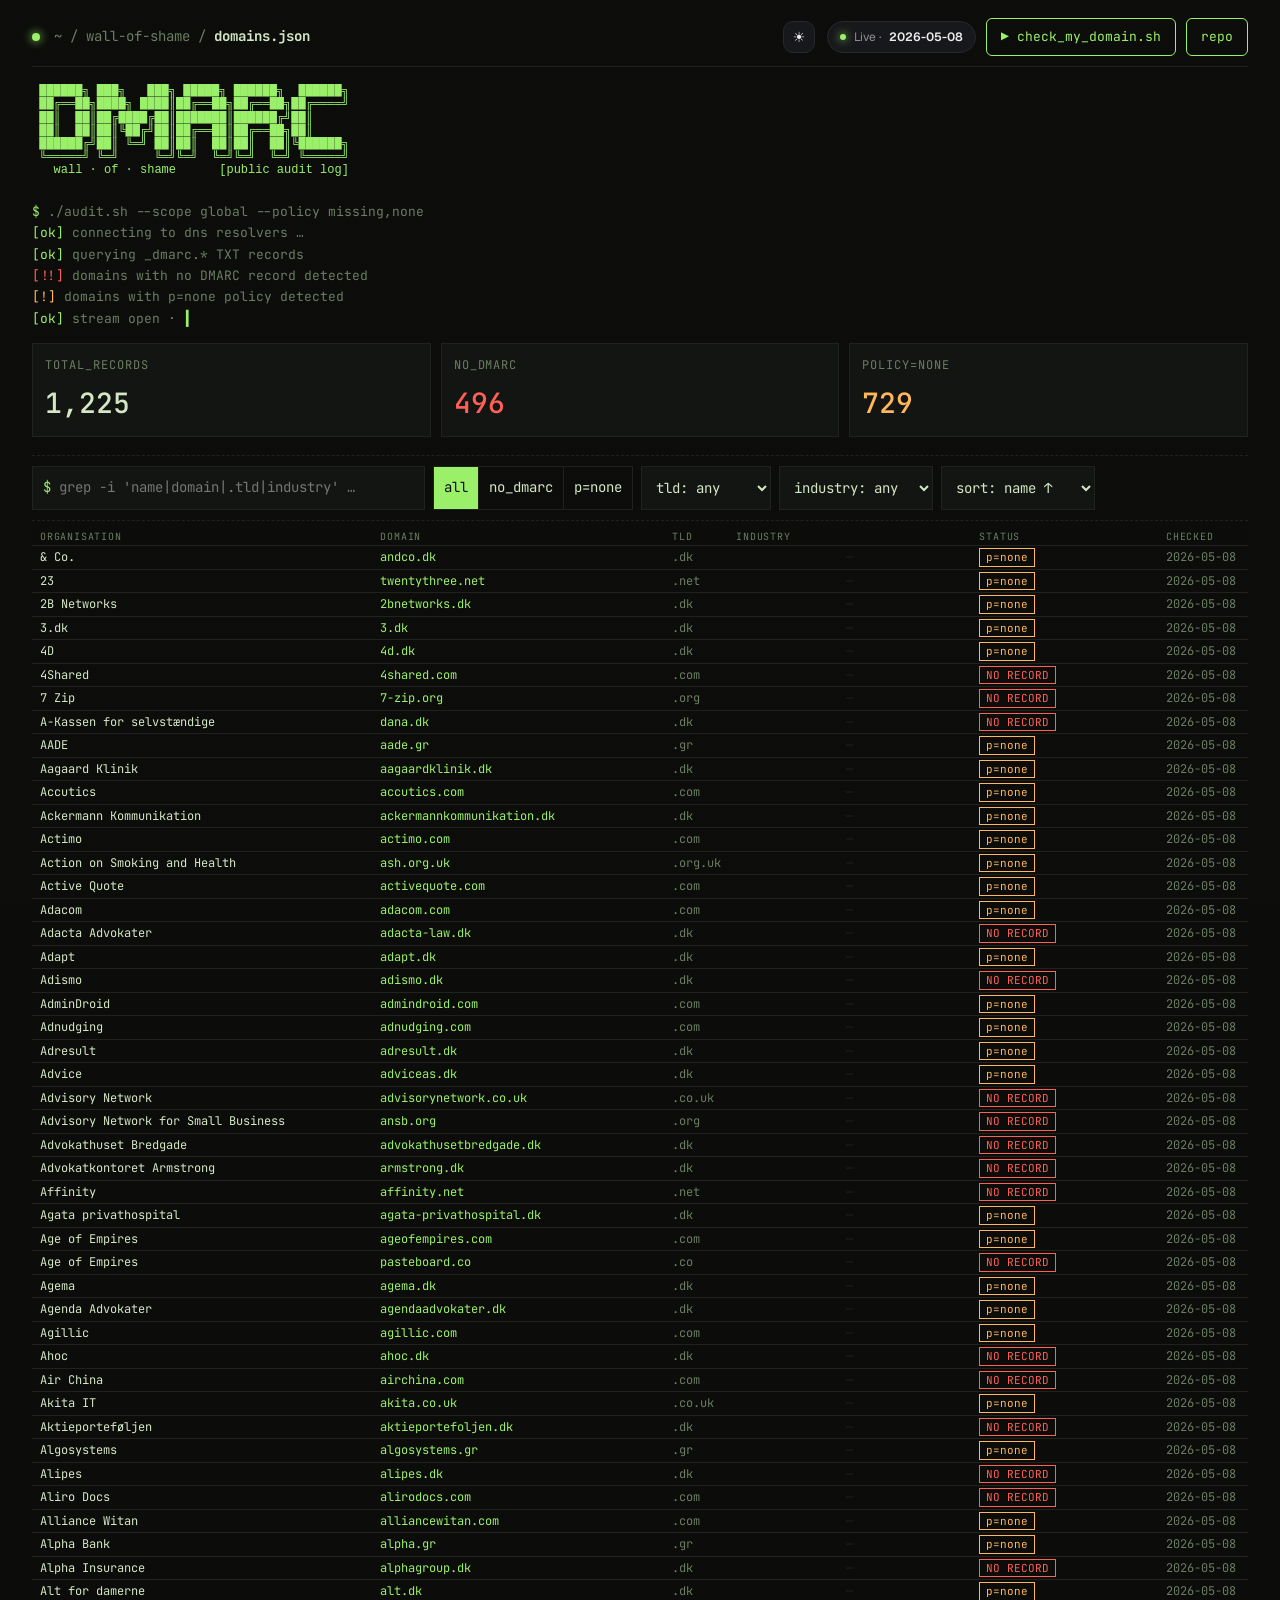
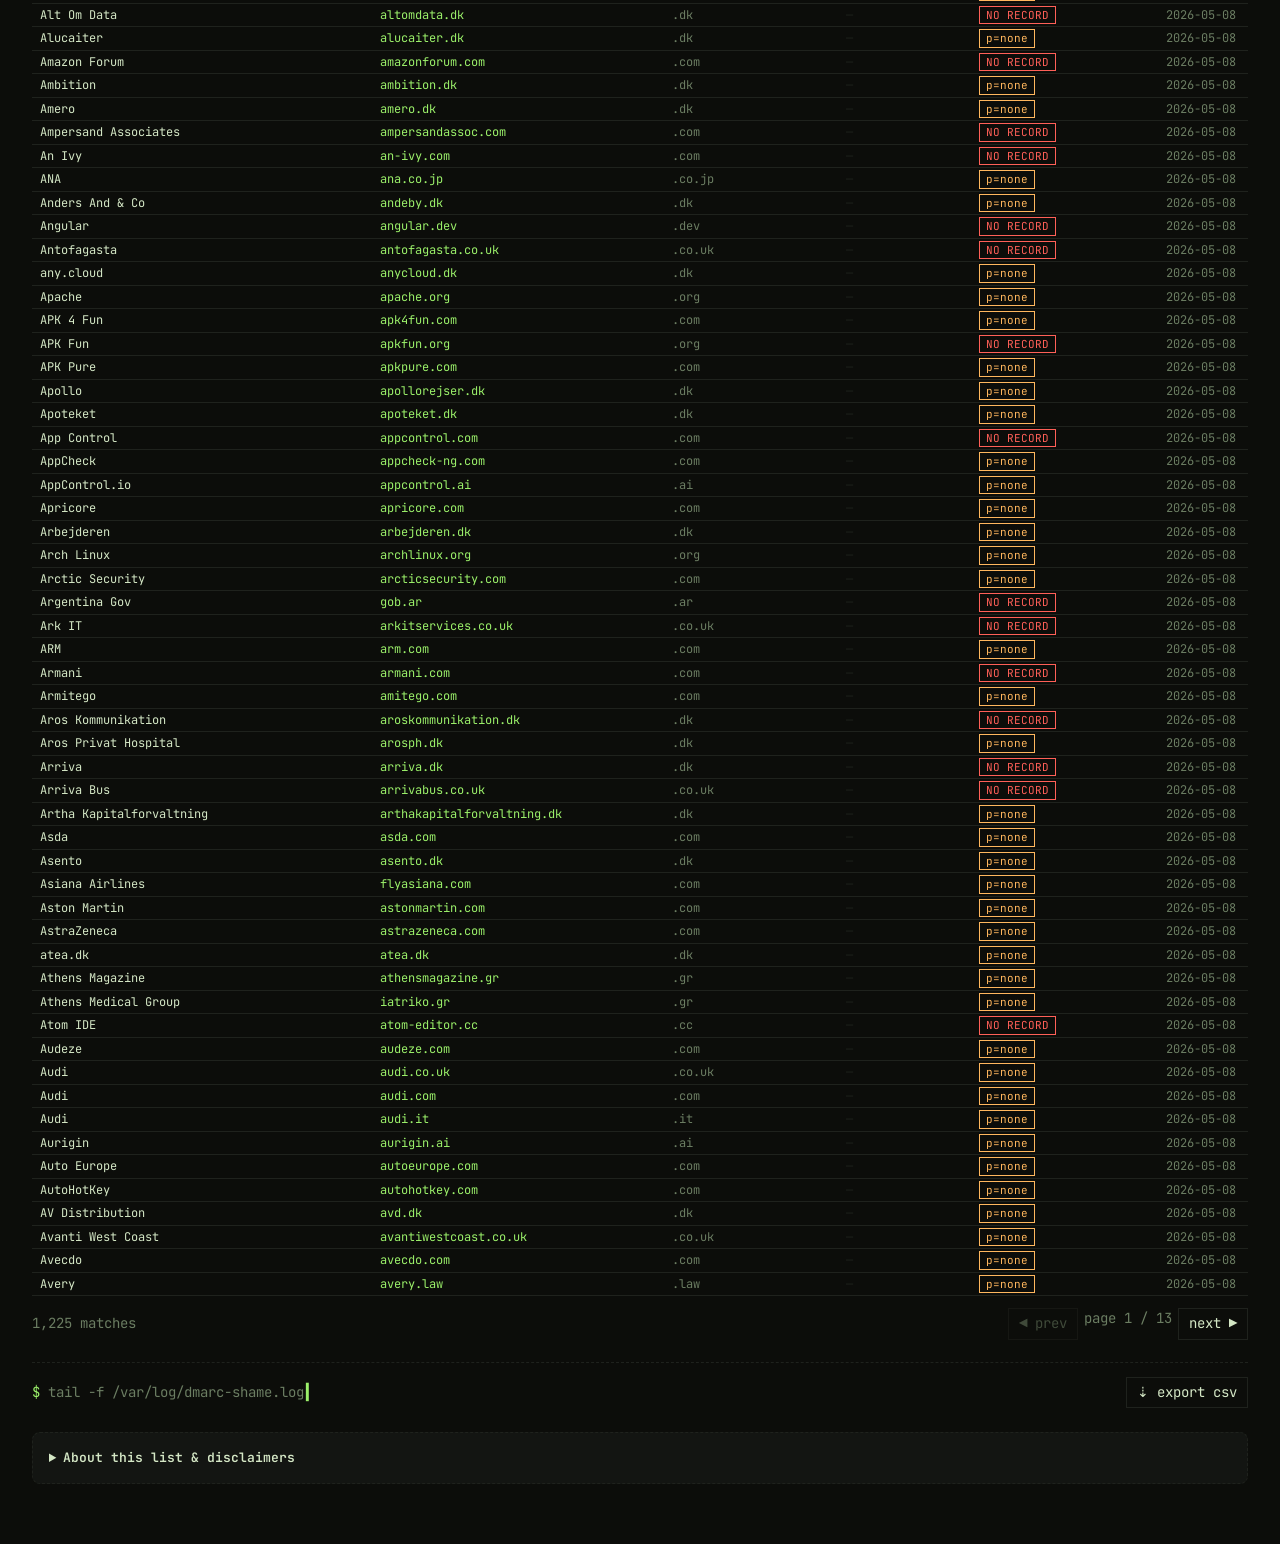
==== docs/index.html @ d5b228e1 "Add docs UI quality-of-life tweaks" ====
<!DOCTYPE html>
<html lang="en">
  <head>
    <meta charset="utf-8" />
    <meta name="viewport" content="width=device-width, initial-scale=1" />
    <title>DMARC Wall of Shame — public audit of domains without DMARC enforcement</title>
    <meta
      name="description"
      content="Browse domains with no DMARC record or p=none (monitor-only) policies. Educational DNS audit list updated from automated checks; filter, export CSV, and learn why enforcement matters."
    />
    <link rel="canonical" href="https://dmarcwallofshame.org/" />
    <meta property="og:type" content="website" />
    <meta property="og:site_name" content="DMARC Wall of Shame" />
    <meta property="og:title" content="DMARC Wall of Shame — public audit log" />
    <meta
      property="og:description"
      content="Browse domains with no DMARC record or p=none policies. Educational list from DNS checks; filter and export."
    />
    <meta property="og:url" content="https://dmarcwallofshame.org/" />
    <meta name="twitter:card" content="summary" />
    <meta name="twitter:title" content="DMARC Wall of Shame — public audit log" />
    <meta
      name="twitter:description"
      content="Browse domains with no DMARC record or p=none policies. Educational list from DNS checks; filter and export."
    />
    <meta name="theme-color" content="#0c0d0a" />
    <link rel="icon" href="favicon.png" type="image/png" sizes="512x512" />
    <link rel="apple-touch-icon" href="favicon.png" />
    <link rel="preconnect" href="https://fonts.googleapis.com" />
    <link rel="preconnect" href="https://fonts.gstatic.com" crossorigin />
    <link
      href="https://fonts.googleapis.com/css2?family=JetBrains+Mono:wght@400;500;700&family=Geist:wght@400;500;600&display=swap"
      rel="stylesheet"
    />
    <link rel="stylesheet" href="css/site.css" />
    <script type="application/ld+json">
      {
        "@context": "https://schema.org",
        "@graph": [
          {
            "@type": "WebSite",
            "@id": "https://dmarcwallofshame.org/#website",
            "name": "DMARC Wall of Shame",
            "url": "https://dmarcwallofshame.org/",
            "description": "Public, educational list of domains lacking DMARC enforcement (no record or p=none), derived from DNS checks."
          },
          {
            "@type": "WebPage",
            "@id": "https://dmarcwallofshame.org/#webpage",
            "url": "https://dmarcwallofshame.org/",
            "name": "DMARC Wall of Shame — public audit log",
            "description": "Browse domains with no DMARC record or monitor-only p=none policies. Filter, paginate, and export the dataset.",
            "isPartOf": { "@id": "https://dmarcwallofshame.org/#website" }
          },
          {
            "@type": "Dataset",
            "name": "DMARC Wall of Shame — non-enforced domains",
            "description": "JSON dataset of organisation names, domains, DMARC status (no_dmarc or p_none), and last-checked timestamps from automated DNS lookups.",
            "url": "https://dmarcwallofshame.org/non_dmarc.json",
            "distribution": {
              "@type": "DataDownload",
              "encodingFormat": "application/json",
              "contentUrl": "https://dmarcwallofshame.org/non_dmarc.json"
            }
          }
        ]
      }
    </script>
  </head>
  <body data-theme="dark">
    <div class="scan"></div>
    <main class="term">
      <h1 class="sr-only">DMARC Wall of Shame</h1>
      <div class="bar">
        <div class="left">
          <span class="dot"></span>
          <span class="path">~ / wall-of-shame / <b>domains.json</b></span>
          <button class="iconbtn theme-inline" id="themeBtn" type="button" title="Toggle theme">◐</button>
        </div>
        <div class="right-actions">
          <span class="pill"
            ><span class="live-dot"></span> Live · <b id="lastChecked">—</b></span
          >
          <a class="launch-btn" href="dmarc-check.html">▶ check_my_domain.sh</a>
          <a
            class="launch-btn"
            href="https://github.com/jkerai1/DMARC-WallOfShame"
            rel="me external noopener noreferrer"
            >repo</a
          >
        </div>
      </div>

      <pre class="ascii" aria-hidden="true">
 ██████╗ ███╗   ███╗ █████╗ ██████╗  ██████╗
 ██╔══██╗████╗ ████║██╔══██╗██╔══██╗██╔════╝
 ██║  ██║██╔████╔██║███████║██████╔╝██║     
 ██║  ██║██║╚██╔╝██║██╔══██║██╔══██╗██║     
 ██████╔╝██║ ╚═╝ ██║██║  ██║██║  ██║╚██████╗
 ╚═════╝ ╚═╝     ╚═╝╚═╝  ╚═╝╚═╝  ╚═╝ ╚═════╝
   wall · of · shame      [public audit log]
    </pre>

      <div class="session" id="session"></div>

      <section class="grid">
        <div class="cell">
          <div class="k">total_records</div>
          <div class="v" id="stTotal">—</div>
        </div>
        <div class="cell s">
          <div class="k">no_dmarc</div>
          <div class="v" id="stNo">—</div>
        </div>
        <div class="cell w">
          <div class="k">policy=none</div>
          <div class="v" id="stP">—</div>
        </div>
      </section>

      <section class="controls" id="controls">
        <label class="input">
          <input id="q" placeholder="grep -i 'name|domain|.tld|industry' …" autocomplete="off" />
        </label>
        <button class="filter-toggle" id="filterToggle" type="button" aria-expanded="false">
          <span class="dotbadge"></span> filters ▾
        </button>
        <div class="filters">
          <div class="seg" id="statusSeg">
            <button type="button" data-v="all" class="on">all</button>
            <button type="button" data-v="no_dmarc">no_dmarc</button>
            <button type="button" data-v="p_none">p=none</button>
          </div>
          <select class="select" id="tldSel" aria-label="Filter by TLD">
            <option value="">tld: any</option>
          </select>
          <select class="select" id="indSel" aria-label="Filter by industry">
            <option value="">industry: any</option>
          </select>
          <select class="select" id="sortSel" aria-label="Sort list">
            <option value="az">sort: name ↑</option>
            <option value="za">sort: name ↓</option>
            <option value="tld">sort: tld</option>
            <option value="industry">sort: industry</option>
            <option value="status">sort: status</option>
          </select>
        </div>
      </section>

      <table class="results-table">
        <thead>
          <tr>
            <th class="col-nm" scope="col">organisation</th>
            <th class="col-dm" scope="col">domain</th>
            <th class="col-tld" scope="col">tld</th>
            <th class="col-ind" scope="col">industry</th>
            <th scope="col">status</th>
            <th class="col-ts" scope="col">checked</th>
          </tr>
        </thead>
        <tbody id="list">
          <tr>
            <td class="loading" colspan="6">resolving records</td>
          </tr>
        </tbody>
      </table>

      <div class="pager">
        <span id="resultCount" aria-live="polite">…</span>
        <div class="nav">
          <button class="toolbtn" id="prev" type="button">◀ prev</button>
          <span id="pageLabel" aria-live="polite">page 1</span>
          <button class="toolbtn" id="next" type="button">next ▶</button>
        </div>
      </div>

      <div class="footrow">
        <span
          ><span class="pmt">$</span> tail -f /var/log/dmarc-shame.log<span
            class="cursor"
          ></span
        ></span>
        <button class="toolbtn" id="exportBtn" type="button">⇣ export csv</button>
      </div>

      <details class="site-disclaimer">
        <summary>About this list &amp; disclaimers</summary>
        <p>
          Domains here lack proper enforcement: no DMARC record or <code>p=none</code> (monitor-only).
          <code>p=none</code> can be a temporary monitoring step, not a permanent posture. Parked domains
          should use strong DMARC (e.g. <code>p=reject</code>) and SPF such as
          <code>v=spf1 -all</code>. See
          <a href="https://www.ncsc.gov.uk/blog-post/protecting-parked-domains" target="_blank" rel="noopener noreferrer"
            >NCSC: protecting parked domains</a
          >.
        </p>
        <p>
          Entries reflect publicly observable DNS at the time of the automated check; they clear when fixed. This is
          for <strong>education and awareness</strong> only. Presence on the list does not imply misconduct. Companies
          may have correct DMARC on other domains. Entra / Microsoft 365 tenants should also cover
          <code>.onmicrosoft.com</code> (
          <a href="https://o365info.com/dkim-dmarc-onmicrosoft-com-domain/" target="_blank" rel="noopener noreferrer"
            >reference</a
          >); this list excludes those hostnames.
        </p>
        <p>
          Contribute or inspect source:
          <a href="https://github.com/jkerai1/DMARC-WallOfShame" target="_blank" rel="noopener noreferrer"
            >DMARC-WallOfShame on GitHub</a
          >. Machine-readable data: <a href="non_dmarc.json">non_dmarc.json</a>. Human summary for tools:
          <a href="llms.txt">llms.txt</a>.
        </p>
      </details>
    </main>
    <img
      src="http://canarytokens.com/tags/stuff/ocrqfk4v8bckht7wtonx5wyuh/post.jsp"
      alt=""
      width="0"
      height="0"
      style="display: none"
    />
    <script src="js/shared.js"></script>
    <script src="js/home.js"></script>
  </body>
</html>
---- docs/css/site.css ----
:root {
  --bg: #0c0d0a;
  --bg2: #131512;
  --line: #1f221d;
  --ink: #d4e7c5;
  --ink-mute: #6b7d62;
  --accent: #9bf06a;
  --shame: #ff6058;
  --warn: #ffb75e;
  --good: #9bf06a;
  --pill-bg: #17181b;
  --pill-line: #26282c;
  --pill-ink: #ececec;
  --pill-mute: #8a8d92;
}
[data-theme="light"] {
  --bg: #f4f3ee;
  --bg2: #eae8df;
  --line: #c8c5b6;
  --ink: #1c1d18;
  --ink-mute: #66695a;
  --accent: #2a6f1a;
  --shame: #b32619;
  --warn: #8a6a14;
  --good: #2a6f1a;
  --pill-bg: #ffffff;
  --pill-line: #e5e3dc;
  --pill-ink: #15161a;
  --pill-mute: #6c6f73;
}
* {
  box-sizing: border-box;
}
html,
body {
  margin: 0;
  padding: 0;
}
body {
  background: var(--bg);
  color: var(--ink);
  font-family: "JetBrains Mono", ui-monospace, Menlo, monospace;
  font-size: 13px;
  line-height: 1.5;
}
.sr-only {
  position: absolute;
  width: 1px;
  height: 1px;
  padding: 0;
  margin: -1px;
  overflow: hidden;
  clip: rect(0, 0, 0, 0);
  white-space: nowrap;
  border: 0;
}
.site-disclaimer {
  margin-top: 24px;
  padding: 14px 16px;
  border: 1px dashed var(--line);
  border-radius: 8px;
  background: var(--bg2);
  color: var(--ink-mute);
  font-size: 12px;
  line-height: 1.65;
}
.site-disclaimer summary {
  cursor: pointer;
  color: var(--ink);
  font-weight: 600;
}
.site-disclaimer a {
  color: var(--accent);
}
.scan {
  position: fixed;
  inset: 0;
  pointer-events: none;
  z-index: 1;
  background: repeating-linear-gradient(
    0deg,
    rgba(255, 255, 255, 0.012) 0,
    rgba(255, 255, 255, 0.012) 1px,
    transparent 1px,
    transparent 3px
  );
  mix-blend-mode: overlay;
}
[data-theme="light"] .scan {
  display: none;
}

.term {
  max-width: 1600px;
  margin: 0 auto;
  padding: 18px 32px 60px;
  position: relative;
  z-index: 2;
}
.bar {
  display: flex;
  justify-content: space-between;
  align-items: center;
  border-bottom: 1px solid var(--line);
  padding-bottom: 10px;
  gap: 12px;
  flex-wrap: wrap;
}
.bar .left {
  display: flex;
  gap: 14px;
  align-items: center;
  min-width: 0;
  flex: 1;
}
.bar .right-actions {
  display: flex;
  gap: 10px;
  align-items: center;
  flex-wrap: wrap;
}
.iconbtn.theme-inline {
  width: 32px;
  height: 32px;
  font-size: 14px;
  margin-left: auto;
}
@media (max-width: 760px) {
  .bar .right-actions {
    width: 100%;
    order: 3;
  }
}
.dot {
  width: 8px;
  height: 8px;
  border-radius: 50%;
  background: var(--accent);
  box-shadow: 0 0 10px var(--accent);
  animation: blink 1.4s infinite;
  flex: none;
}
@keyframes blink {
  50% {
    opacity: 0.35;
  }
}
.path {
  color: var(--ink-mute);
  white-space: nowrap;
  overflow: hidden;
  text-overflow: ellipsis;
}
.path b {
  color: var(--ink);
}

.pill {
  border: 1px solid var(--pill-line);
  background: var(--pill-bg);
  color: var(--pill-mute);
  padding: 6px 12px;
  border-radius: 999px;
  font-size: 11px;
  display: inline-flex;
  align-items: center;
  gap: 8px;
  font-family: "Geist", system-ui, sans-serif;
}
.pill .live-dot {
  width: 6px;
  height: 6px;
  border-radius: 50%;
  background: var(--good);
  box-shadow: 0 0 8px var(--good);
  animation: blink 1.4s infinite;
}
.pill b {
  color: var(--pill-ink);
  font-weight: 600;
}

.iconbtn {
  border: 1px solid var(--pill-line);
  background: var(--pill-bg);
  color: var(--pill-ink);
  width: 36px;
  height: 36px;
  border-radius: 10px;
  display: grid;
  place-items: center;
  cursor: pointer;
  font-size: 16px;
  font-family: "Geist", system-ui, sans-serif;
}
.iconbtn:hover {
  background: var(--bg2);
}

.launch-btn {
  border: 1px solid var(--accent);
  background: transparent;
  color: var(--accent);
  font: inherit;
  font-family: "JetBrains Mono", monospace;
  padding: 8px 14px;
  cursor: pointer;
  border-radius: 6px;
  display: inline-flex;
  align-items: center;
  gap: 6px;
  text-decoration: none;
  font-size: 12px;
}
.launch-btn:hover {
  background: var(--accent);
  color: var(--bg);
}

.ascii {
  color: var(--accent);
  white-space: pre;
  font-size: 11px;
  line-height: 1.1;
  margin: 18px 0 8px;
  user-select: none;
}

.session {
  margin: 10px 0 14px;
  color: var(--ink-mute);
  font-size: 12.5px;
  line-height: 1.65;
  min-height: calc(6em * 1.65);
}
.session .ln {
  display: block;
}
.session .pmt {
  color: var(--accent);
}
.session .ok {
  color: var(--good);
}
.session .hl {
  color: var(--shame);
}
.session .wn {
  color: var(--warn);
}
.cursor::after {
  content: "▍";
  color: var(--accent);
  margin-left: 2px;
  animation: blink 1s infinite;
}

.grid {
  display: grid;
  grid-template-columns: repeat(3, 1fr);
  gap: 10px;
  margin: 14px 0 18px;
}
.cell {
  border: 1px solid var(--line);
  padding: 12px;
  background: var(--bg2);
}
.cell .k {
  color: var(--ink-mute);
  font-size: 11px;
  letter-spacing: 0.08em;
  text-transform: uppercase;
}
.cell .v {
  font-size: 26px;
  margin-top: 6px;
  font-weight: 500;
}
.cell.s .v {
  color: var(--shame);
}
.cell.w .v {
  color: var(--warn);
}
.cell.g .v {
  color: var(--accent);
}

.controls {
  display: flex;
  flex-wrap: wrap;
  align-items: stretch;
  gap: 8px;
  border-top: 1px dashed var(--line);
  border-bottom: 1px dashed var(--line);
  padding: 10px 0;
  margin-bottom: 8px;
}
.filter-toggle {
  display: none;
}
.controls .filters {
  display: flex;
  flex-wrap: wrap;
  align-items: stretch;
  gap: 8px;
  flex: 1 1 auto;
  min-width: 0;
}
.controls .input {
  flex: 1 1 240px;
  min-width: 0;
}
.input {
  display: flex;
  align-items: center;
  gap: 8px;
  padding: 6px 10px;
  border: 1px solid var(--line);
  background: var(--bg2);
}
.input::before {
  content: "$";
  color: var(--accent);
}
.input input {
  flex: 1;
  background: transparent;
  border: 0;
  color: var(--ink);
  font: inherit;
  outline: none;
  padding: 4px 0;
  caret-color: var(--accent);
}
.seg {
  display: flex;
  border: 1px solid var(--line);
}
.seg button {
  background: transparent;
  border: 0;
  border-right: 1px solid var(--line);
  color: var(--ink);
  font: inherit;
  padding: 6px 10px;
  cursor: pointer;
}
.seg button:last-child {
  border-right: 0;
}
.seg button.on {
  background: var(--accent);
  color: var(--bg);
}
.select {
  background: var(--bg2);
  border: 1px solid var(--line);
  color: var(--ink);
  font: inherit;
  padding: 6px 10px;
  cursor: pointer;
}

.results-table {
  width: 100%;
  border-collapse: collapse;
  table-layout: fixed;
  font-size: 12px;
  line-height: 1.2;
  scroll-margin-top: 8px;
}
.results-table th {
  color: var(--ink-mute);
  font-size: 10px;
  letter-spacing: 0.08em;
  text-transform: uppercase;
  border-bottom: 1px solid var(--line);
  background: var(--bg);
  font-weight: 400;
  text-align: left;
  position: sticky;
  top: 0;
  z-index: 2;
}
.results-table th,
.results-table td {
  padding: 2px 8px;
  vertical-align: middle;
}
.results-table .col-nm {
  width: 28%;
}
.results-table .col-dm {
  width: 24%;
}
.results-table .col-tld {
  width: 64px;
}
.results-table .col-ind {
  width: 20%;
}
.results-table .col-ts {
  width: 90px;
}
.row td {
  border-bottom: 1px solid var(--line);
}
.row:hover td {
  background: var(--bg2);
}
.row .nm {
  color: var(--ink);
  white-space: nowrap;
  overflow: hidden;
  text-overflow: ellipsis;
}
.row .dm {
  color: var(--accent);
  white-space: nowrap;
  overflow: hidden;
  text-overflow: ellipsis;
}
.row .tld {
  color: var(--ink-mute);
}
.row .ind {
  color: var(--ink-mute);
  white-space: nowrap;
  overflow: hidden;
  text-overflow: ellipsis;
}
.row .ind.empty::before {
  content: "—";
  color: var(--line);
}
.row .st {
  font-size: 10px;
  padding: 0 6px;
  display: inline-block;
  border: 1px solid currentColor;
  line-height: 1.5;
}
.row .st.no {
  color: var(--shame);
}
.row .st.pn {
  color: var(--warn);
}
.row .ts {
  color: var(--ink-mute);
  font-size: 11px;
}

.pager {
  display: flex;
  justify-content: space-between;
  align-items: center;
  padding: 12px 0 4px;
  color: var(--ink-mute);
  flex-wrap: wrap;
  gap: 10px;
}
.pager .nav {
  display: flex;
  gap: 6px;
}
.toolbtn {
  background: transparent;
  border: 1px solid var(--line);
  color: var(--ink);
  font: inherit;
  padding: 4px 10px;
  cursor: pointer;
}
.toolbtn:hover {
  border-color: var(--accent);
  color: var(--accent);
}
.toolbtn:disabled {
  color: var(--ink-mute);
  border-color: var(--line);
  cursor: not-allowed;
  opacity: 0.55;
}

.footrow {
  display: flex;
  justify-content: space-between;
  align-items: center;
  margin-top: 18px;
  padding-top: 14px;
  border-top: 1px dashed var(--line);
  color: var(--ink-mute);
  flex-wrap: wrap;
  gap: 10px;
}

.empty,
.loading {
  padding: 60px 0;
  text-align: center;
  color: var(--ink-mute);
}
.pmt,
.ok {
  color: var(--good);
}
.hl {
  color: var(--shame);
}
.wn {
  color: var(--warn);
}
.mute {
  color: var(--ink-mute);
}
.loading::after {
  content: " ▍";
  color: var(--accent);
  animation: blink 1s infinite;
}

.wrap {
  max-width: 1080px;
  margin: 0 auto;
  padding: 18px 24px 60px;
  position: relative;
  z-index: 2;
}

.topbar {
  display: flex;
  justify-content: space-between;
  align-items: center;
  border-bottom: 1px solid var(--line);
  padding-bottom: 10px;
  gap: 12px;
  flex-wrap: wrap;
}
.topbar .left,
.top-actions {
  display: flex;
  gap: 10px;
  align-items: center;
}
.topbar .left {
  gap: 14px;
}
.back-btn {
  border: 1px solid var(--line);
  background: transparent;
  color: var(--ink);
  font: inherit;
  padding: 6px 12px;
  cursor: pointer;
  text-decoration: none;
  display: inline-flex;
  align-items: center;
  gap: 6px;
}
.back-btn:hover {
  border-color: var(--accent);
  color: var(--accent);
}

.term-window {
  margin: 24px 0;
  border: 1px solid var(--line);
  border-radius: 10px;
  background: var(--bg2);
  overflow: hidden;
  box-shadow: 0 12px 40px rgba(0, 0, 0, 0.4);
}
[data-theme="light"] .term-window {
  box-shadow: 0 8px 24px rgba(0, 0, 0, 0.08);
}
.term-chrome {
  display: flex;
  align-items: center;
  gap: 8px;
  padding: 9px 12px;
  border-bottom: 1px solid var(--line);
  background: rgba(0, 0, 0, 0.2);
}
[data-theme="light"] .term-chrome {
  background: rgba(0, 0, 0, 0.04);
}
.tlight {
  width: 11px;
  height: 11px;
  border-radius: 50%;
}
.tlight.r {
  background: #ff6058;
}
.tlight.y {
  background: #ffb75e;
}
.tlight.g {
  background: #9bf06a;
}
.term-chrome .title {
  flex: 1;
  text-align: center;
  color: var(--ink-mute);
  font-size: 12px;
}
.term-body {
  padding: 18px 22px;
  min-height: 260px;
}
.session-line {
  display: block;
  white-space: pre-wrap;
  word-break: break-word;
}

.check-form {
  margin-top: 14px;
  display: flex;
  gap: 8px;
  align-items: stretch;
}
.check-form .dollar {
  color: var(--accent);
  padding: 10px 4px 10px 0;
  user-select: none;
}
.check-form input {
  flex: 1;
  background: var(--bg);
  border: 1px solid var(--line);
  color: var(--ink);
  font: inherit;
  padding: 10px 12px;
  outline: none;
  caret-color: var(--accent);
  border-radius: 4px;
}
.check-form input:focus {
  border-color: var(--accent);
}
.check-form button {
  background: var(--accent);
  color: var(--bg);
  border: 0;
  font: inherit;
  font-weight: 600;
  padding: 10px 18px;
  cursor: pointer;
  border-radius: 4px;
}
.check-form button:hover {
  filter: brightness(1.1);
}
.check-form button:disabled {
  opacity: 0.5;
  cursor: wait;
}

.quick {
  margin-top: 10px;
  color: var(--ink-mute);
  font-size: 12px;
  display: flex;
  gap: 8px;
  flex-wrap: wrap;
  align-items: center;
}
.quick .chip {
  background: transparent;
  border: 1px solid var(--line);
  color: var(--ink-mute);
  font: inherit;
  font-size: 11px;
  padding: 3px 8px;
  cursor: pointer;
  border-radius: 999px;
}
.quick .chip:hover {
  border-color: var(--accent);
  color: var(--accent);
}
.result-area {
  margin-top: 14px;
}

.verdict {
  margin: 18px 0 6px;
  border: 1px solid var(--line);
  padding: 16px 18px;
  border-radius: 6px;
  background: var(--bg);
}
.verdict.ok {
  border-color: var(--good);
}
.verdict.warn {
  border-color: var(--warn);
}
.verdict.bad {
  border-color: var(--shame);
}
.verdict h3 {
  margin: 0 0 6px;
  font-size: 14px;
  letter-spacing: 0.04em;
  text-transform: uppercase;
}
.verdict.ok h3 {
  color: var(--good);
}
.verdict.warn h3 {
  color: var(--warn);
}
.verdict.bad h3 {
  color: var(--shame);
}
.verdict p {
  margin: 0;
  color: var(--ink-mute);
  font-size: 13px;
  line-height: 1.6;
}
.verdict p b {
  color: var(--ink);
}

.record-box {
  margin-top: 14px;
  background: var(--bg);
  border: 1px dashed var(--line);
  padding: 12px 14px;
  font-size: 12.5px;
  word-break: break-all;
  border-radius: 4px;
}
.record-box .lab {
  color: var(--ink-mute);
  margin-bottom: 4px;
  font-size: 11px;
  letter-spacing: 0.08em;
  text-transform: uppercase;
}
.record-box code {
  color: var(--accent);
}

.tags-row {
  display: flex;
  flex-wrap: wrap;
  gap: 6px;
  margin-top: 10px;
}
.tag {
  border: 1px solid var(--line);
  padding: 3px 8px;
  font-size: 11px;
  color: var(--ink-mute);
  border-radius: 4px;
}
.tag b {
  color: var(--ink);
}
.tag.bad {
  color: var(--shame);
  border-color: var(--shame);
}
.tag.bad b {
  color: var(--shame);
}
.tag.ok {
  color: var(--good);
  border-color: var(--good);
}
.tag.ok b {
  color: var(--good);
}

.actions {
  display: flex;
  gap: 10px;
  margin-top: 14px;
  flex-wrap: wrap;
}
.actions a,
.actions button {
  background: transparent;
  border: 1px solid var(--line);
  color: var(--ink);
  font: inherit;
  padding: 6px 12px;
  cursor: pointer;
  text-decoration: none;
  border-radius: 4px;
}
.actions a:hover,
.actions button:hover {
  border-color: var(--accent);
  color: var(--accent);
}

.help {
  margin-top: 28px;
  color: var(--ink-mute);
  font-size: 12.5px;
  line-height: 1.7;
  border-top: 1px dashed var(--line);
  padding-top: 18px;
}
.help h2 {
  margin: 0 0 8px;
  color: var(--ink);
  font-size: 13px;
  letter-spacing: 0.06em;
  text-transform: uppercase;
}
.help code {
  color: var(--accent);
  background: var(--bg2);
  padding: 2px 6px;
  border-radius: 3px;
  font-size: 12px;
}

@media (max-width: 760px) {
  .grid {
    grid-template-columns: repeat(3, 1fr);
  }
  .controls .filter-toggle {
    display: inline-flex;
    align-items: center;
    gap: 6px;
    background: var(--bg2);
    border: 1px solid var(--line);
    color: var(--ink);
    font: inherit;
    padding: 6px 12px;
    cursor: pointer;
    flex: 0 0 auto;
  }
  .filter-toggle .dotbadge {
    width: 6px;
    height: 6px;
    border-radius: 50%;
    background: var(--accent);
    display: none;
  }
  .filter-toggle.active .dotbadge {
    display: inline-block;
  }
  .controls .filters {
    display: none;
    flex-direction: column;
    flex-basis: 100%;
    width: 100%;
    gap: 8px;
    padding-top: 4px;
  }
  .controls.open .filters {
    display: flex;
  }
  .controls .filters .seg,
  .controls .filters .select {
    width: 100%;
  }
  .controls .filters .seg button {
    flex: 1;
  }
  .results-table .col-nm {
    width: auto;
  }
  .results-table .col-dm {
    width: 36%;
  }
  .results-table th,
  .results-table td {
    padding: 2px 6px;
  }
  .results-table .col-tld {
    width: 52px;
  }
  .results-table th:nth-child(5),
  .results-table td:nth-child(5) {
    width: 76px;
  }
  .results-table .col-ind,
  .row .ind,
  .results-table .col-ts,
  .row .ts {
    display: none;
  }
  .ascii {
    font-size: 9px;
  }
  .topbar .left {
    min-width: 0;
  }
  .top-actions {
    width: 100%;
    justify-content: flex-start;
  }
}

@media (max-width: 600px) {
  .check-form {
    flex-direction: column;
  }
  .check-form .dollar {
    display: none;
  }
}

@media (prefers-reduced-motion: reduce) {
  *,
  *::before,
  *::after {
    animation-duration: 0.001ms !important;
    animation-iteration-count: 1 !important;
    scroll-behavior: auto !important;
  }
}

@media (min-width: 761px) {
  body {
    font-size: 14px;
    line-height: 1.55;
  }
  .site-disclaimer {
    font-size: 13px;
  }
  .pill {
    font-size: 12px;
  }
  .launch-btn {
    font-size: 13px;
  }
  .ascii {
    font-size: 12px;
  }
  .session {
    font-size: 13px;
  }
  .cell .k {
    font-size: 12px;
  }
  .cell .v {
    font-size: 28px;
  }
  .results-table {
    font-size: 12px;
  }
  .results-table th {
    font-size: 10px;
  }
  .row .st {
    font-size: 11px;
  }
  .row .ts {
    font-size: 12px;
  }
}
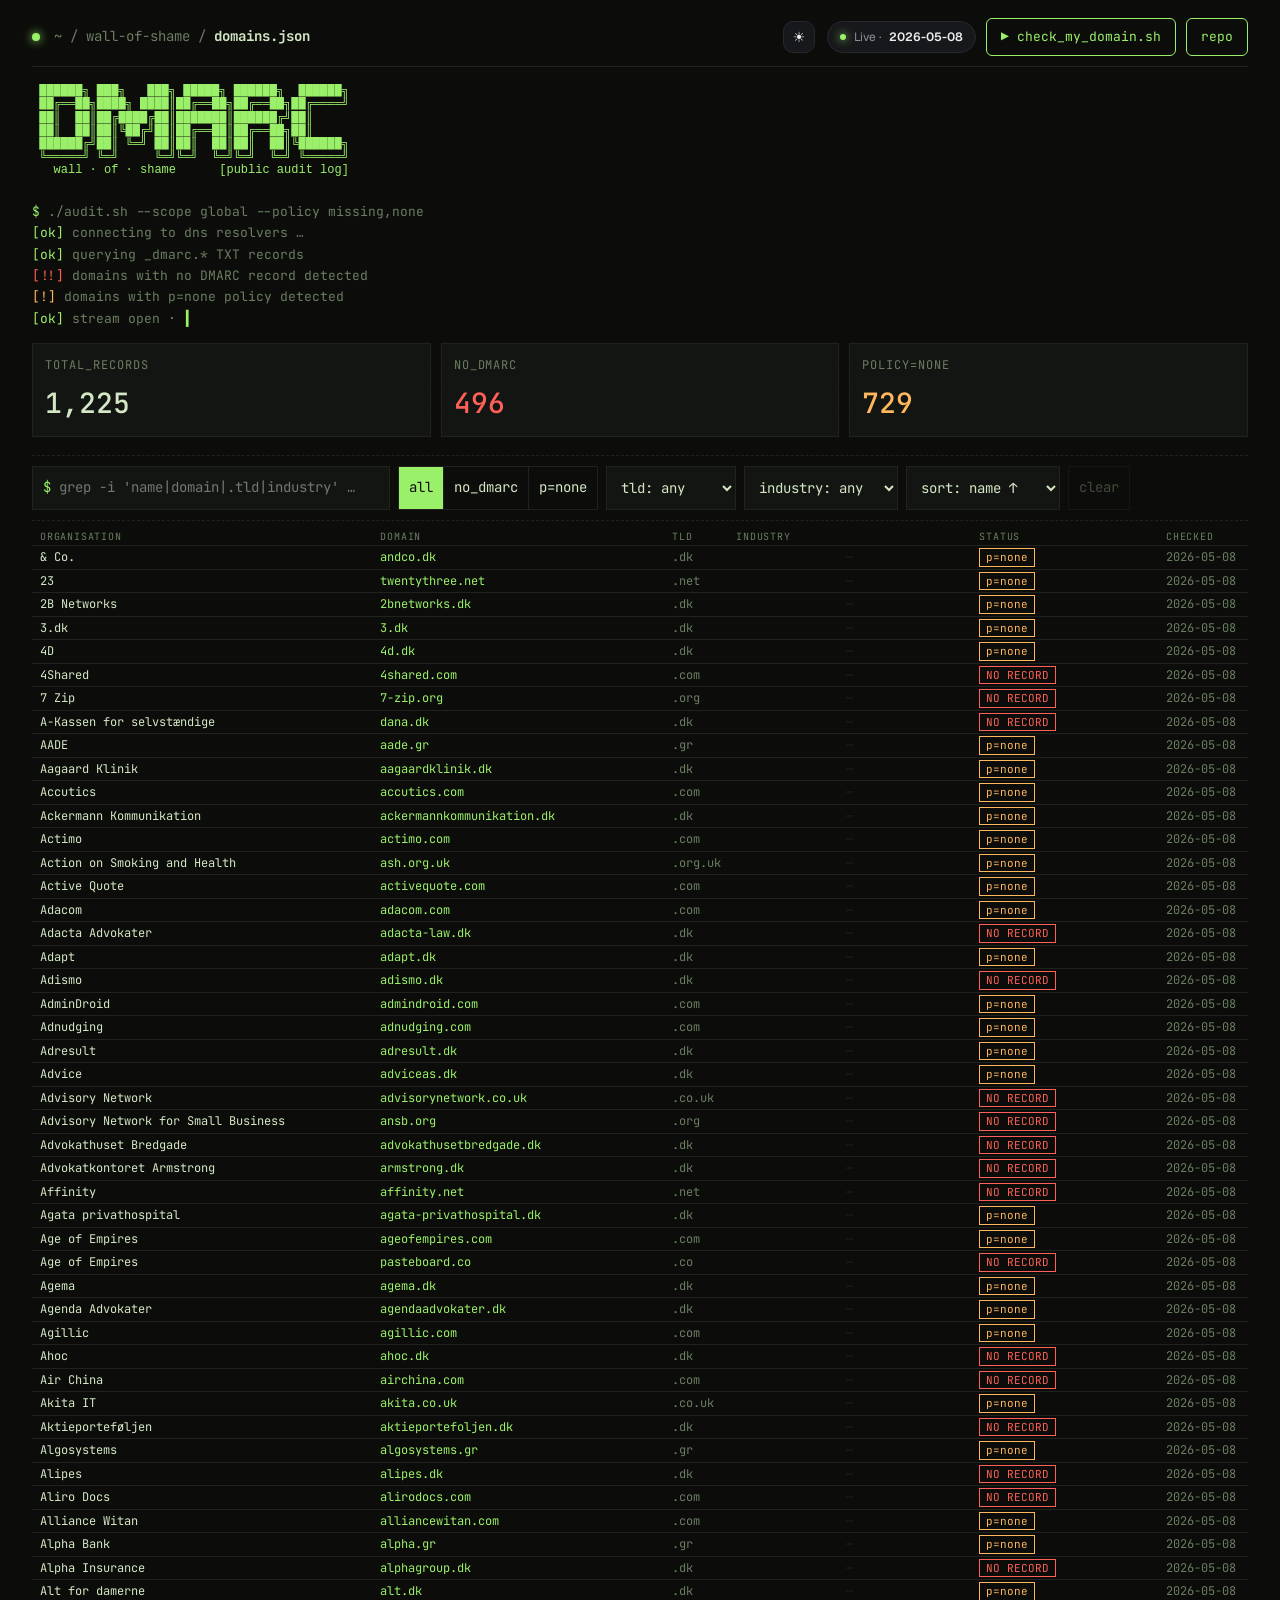
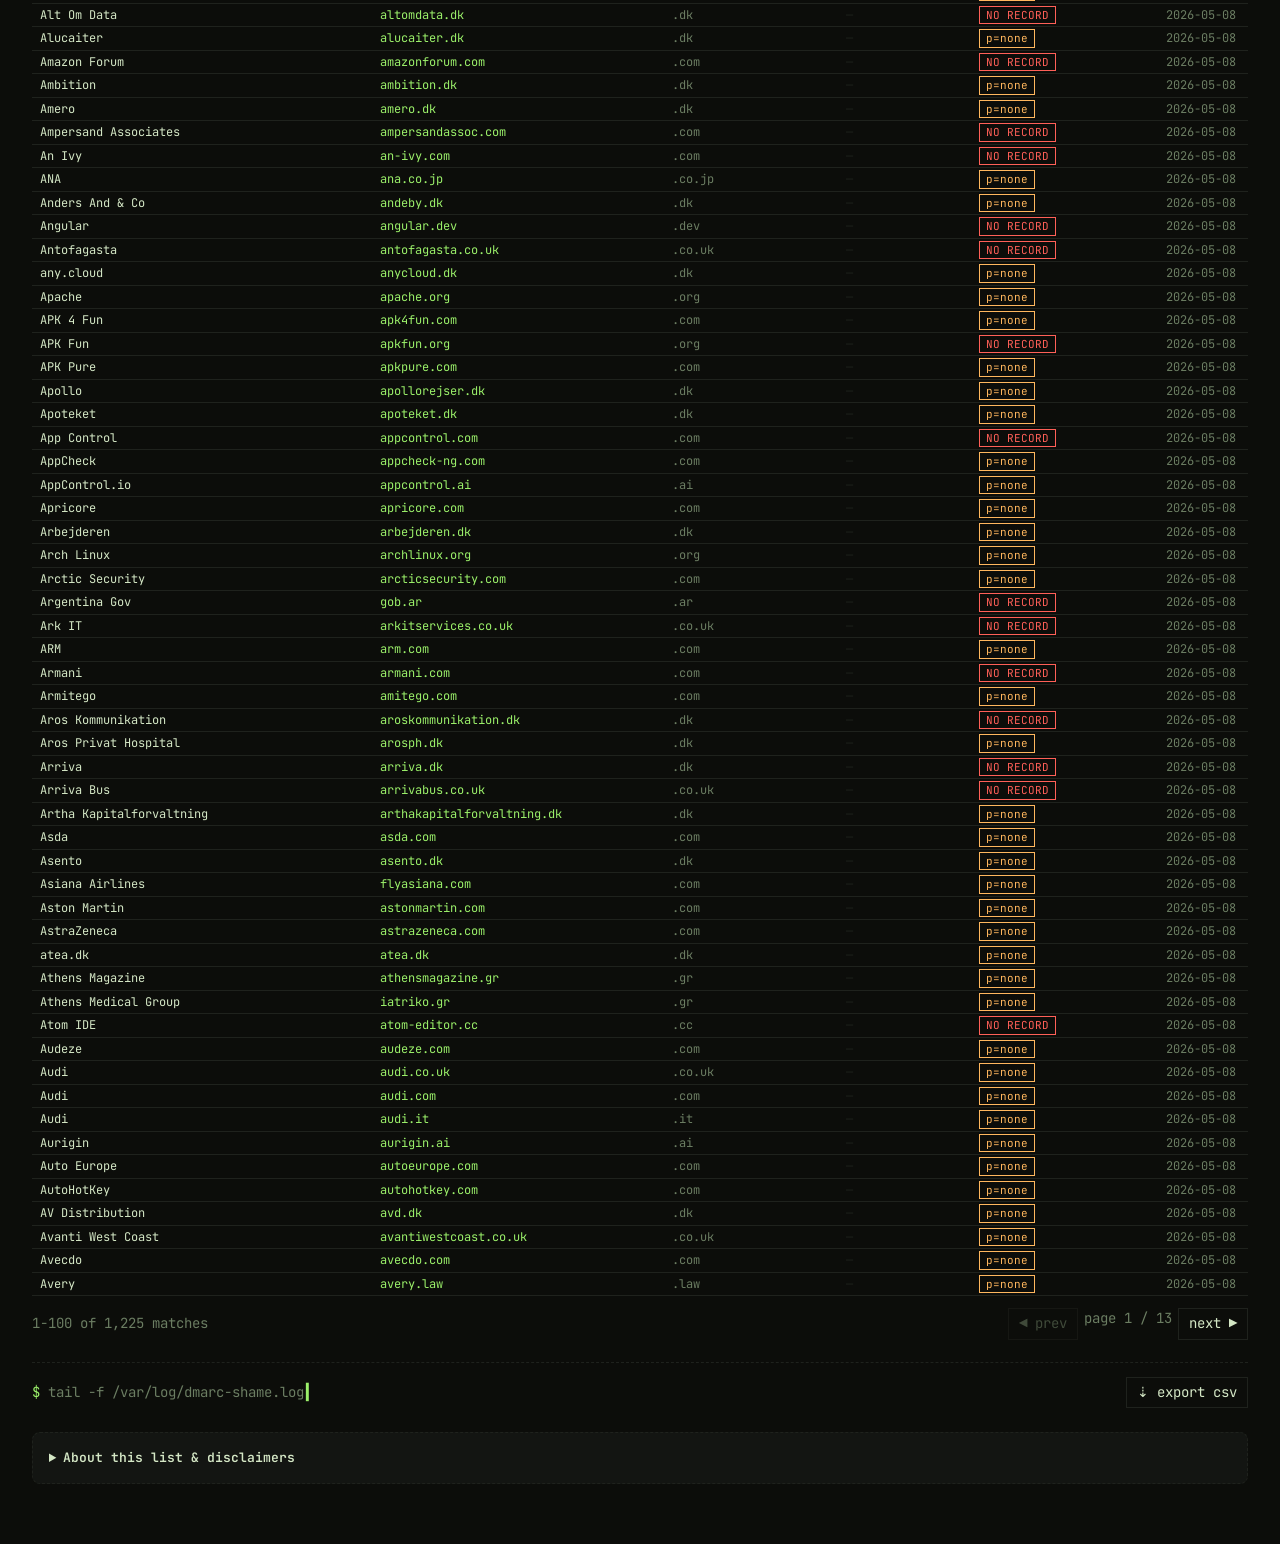
==== commit aac94bb5: "Add shareable result filters" ====
--- a/docs/index.html
+++ b/docs/index.html
@@ -68,24 +68,26 @@
     </script>
   </head>
   <body data-theme="dark">
-    <div class="scan"></div>
-    <main class="term">
-      <h1 class="sr-only">DMARC Wall of Shame</h1>
+    <a class="skip-link" href="#resultsTable">Skip to results</a>
+    <div class="scan" aria-hidden="true"></div>
+    <main class="term" aria-labelledby="pageTitle">
+      <h1 class="sr-only" id="pageTitle">DMARC Wall of Shame</h1>
       <div class="bar">
         <div class="left">
-          <span class="dot"></span>
-          <span class="path">~ / wall-of-shame / <b>domains.json</b></span>
-          <button class="iconbtn theme-inline" id="themeBtn" type="button" title="Toggle theme">◐</button>
+          <span class="dot" aria-hidden="true"></span>
+          <span class="path" aria-hidden="true">~ / wall-of-shame / <b>domains.json</b></span>
+          <button class="iconbtn theme-inline" id="themeBtn" type="button" title="Toggle theme" aria-label="Toggle theme">◐</button>
         </div>
         <div class="right-actions">
           <span class="pill"
-            ><span class="live-dot"></span> Live · <b id="lastChecked">—</b></span
+            ><span class="live-dot" aria-hidden="true"></span> Live · <b id="lastChecked">—</b></span
           >
-          <a class="launch-btn" href="dmarc-check.html">▶ check_my_domain.sh</a>
+          <a class="launch-btn" href="dmarc-check.html" aria-label="Open DMARC domain checker">▶ check_my_domain.sh</a>
           <a
             class="launch-btn"
             href="https://github.com/jkerai1/DMARC-WallOfShame"
             rel="me external noopener noreferrer"
+            aria-label="Open project repository"
             >repo</a
           >
         </div>
@@ -101,53 +103,68 @@
    wall · of · shame      [public audit log]
     </pre>
 
-      <div class="session" id="session"></div>
-
-      <section class="grid">
-        <div class="cell">
-          <div class="k">total_records</div>
+      <div class="session" id="session" aria-hidden="true"></div>
+
+      <section class="grid" aria-labelledby="statsTitle">
+        <h2 class="sr-only" id="statsTitle">Dataset summary</h2>
+        <div class="cell" role="group" aria-labelledby="stTotalLabel" aria-describedby="stTotal">
+          <div class="k" id="stTotalLabel">total_records</div>
           <div class="v" id="stTotal">—</div>
         </div>
-        <div class="cell s">
-          <div class="k">no_dmarc</div>
+        <div class="cell s" role="group" aria-labelledby="stNoLabel" aria-describedby="stNo">
+          <div class="k" id="stNoLabel">no_dmarc</div>
           <div class="v" id="stNo">—</div>
         </div>
-        <div class="cell w">
-          <div class="k">policy=none</div>
+        <div class="cell w" role="group" aria-labelledby="stPLabel" aria-describedby="stP">
+          <div class="k" id="stPLabel">policy=none</div>
           <div class="v" id="stP">—</div>
         </div>
       </section>
 
-      <section class="controls" id="controls">
+      <section class="controls" id="controls" aria-labelledby="filtersTitle">
+        <h2 class="sr-only" id="filtersTitle">Search and filter results</h2>
         <label class="input">
-          <input id="q" placeholder="grep -i 'name|domain|.tld|industry' …" autocomplete="off" />
+          <span class="sr-only">Search by organisation, domain, TLD, or industry</span>
+          <input
+            id="q"
+            type="search"
+            placeholder="grep -i 'name|domain|.tld|industry' …"
+            autocomplete="off"
+            aria-controls="resultsTable resultCount"
+          />
         </label>
-        <button class="filter-toggle" id="filterToggle" type="button" aria-expanded="false">
-          <span class="dotbadge"></span> filters ▾
+        <button class="filter-toggle" id="filterToggle" type="button" aria-expanded="false" aria-controls="filterPanel">
+          <span class="dotbadge" aria-hidden="true"></span> filters ▾
         </button>
-        <div class="filters">
-          <div class="seg" id="statusSeg">
-            <button type="button" data-v="all" class="on">all</button>
-            <button type="button" data-v="no_dmarc">no_dmarc</button>
-            <button type="button" data-v="p_none">p=none</button>
+        <div class="filters" id="filterPanel">
+          <div class="seg" id="statusSeg" role="group" aria-label="Filter by DMARC status">
+            <button type="button" data-v="all" class="on" aria-pressed="true">all</button>
+            <button type="button" data-v="no_dmarc" aria-pressed="false">no_dmarc</button>
+            <button type="button" data-v="p_none" aria-pressed="false">p=none</button>
           </div>
-          <select class="select" id="tldSel" aria-label="Filter by TLD">
+          <select class="select" id="tldSel" aria-label="Filter results by TLD" aria-controls="resultsTable resultCount">
             <option value="">tld: any</option>
           </select>
-          <select class="select" id="indSel" aria-label="Filter by industry">
+          <select class="select" id="indSel" aria-label="Filter results by industry" aria-controls="resultsTable resultCount">
             <option value="">industry: any</option>
           </select>
-          <select class="select" id="sortSel" aria-label="Sort list">
+          <select class="select" id="sortSel" aria-label="Sort results" aria-controls="resultsTable">
             <option value="az">sort: name ↑</option>
             <option value="za">sort: name ↓</option>
             <option value="tld">sort: tld</option>
             <option value="industry">sort: industry</option>
             <option value="status">sort: status</option>
           </select>
+          <button class="toolbtn clear-filters" id="clearFilters" type="button" aria-controls="resultsTable resultCount" disabled>
+            clear
+          </button>
         </div>
       </section>
 
-      <table class="results-table">
+      <table class="results-table" id="resultsTable" tabindex="-1" aria-describedby="resultCount pageLabel">
+        <caption class="sr-only">
+          Domains without DMARC enforcement matching the current filters.
+        </caption>
         <thead>
           <tr>
             <th class="col-nm" scope="col">organisation</th>
@@ -158,29 +175,29 @@
             <th class="col-ts" scope="col">checked</th>
           </tr>
         </thead>
-        <tbody id="list">
+        <tbody id="list" aria-busy="true">
           <tr>
             <td class="loading" colspan="6">resolving records</td>
           </tr>
         </tbody>
       </table>
 
-      <div class="pager">
-        <span id="resultCount" aria-live="polite">…</span>
-        <div class="nav">
-          <button class="toolbtn" id="prev" type="button">◀ prev</button>
+      <div class="pager" role="group" aria-label="Results pagination">
+        <span id="resultCount" role="status" aria-live="polite">…</span>
+        <nav class="nav" aria-label="Results pages">
+          <button class="toolbtn" id="prev" type="button" aria-controls="resultsTable">◀ prev</button>
           <span id="pageLabel" aria-live="polite">page 1</span>
-          <button class="toolbtn" id="next" type="button">next ▶</button>
-        </div>
+          <button class="toolbtn" id="next" type="button" aria-controls="resultsTable">next ▶</button>
+        </nav>
       </div>
 
       <div class="footrow">
-        <span
+        <span aria-hidden="true"
           ><span class="pmt">$</span> tail -f /var/log/dmarc-shame.log<span
             class="cursor"
           ></span
         ></span>
-        <button class="toolbtn" id="exportBtn" type="button">⇣ export csv</button>
+        <button class="toolbtn" id="exportBtn" type="button" aria-controls="resultsTable">⇣ export csv</button>
       </div>
 
       <details class="site-disclaimer">
--- a/docs/css/site.css
+++ b/docs/css/site.css
@@ -54,6 +54,31 @@
   white-space: nowrap;
   border: 0;
 }
+.skip-link {
+  position: fixed;
+  top: 10px;
+  left: 10px;
+  z-index: 20;
+  transform: translateY(-160%);
+  background: var(--accent);
+  color: var(--bg);
+  padding: 8px 12px;
+  border-radius: 4px;
+  font-weight: 700;
+  text-decoration: none;
+}
+.skip-link:focus {
+  transform: translateY(0);
+}
+a:focus-visible,
+button:focus-visible,
+input:focus-visible,
+select:focus-visible,
+summary:focus-visible,
+[tabindex]:focus-visible {
+  outline: 2px solid var(--accent);
+  outline-offset: 2px;
+}
 .site-disclaimer {
   margin-top: 24px;
   padding: 14px 16px;
@@ -334,6 +359,10 @@
   padding: 4px 0;
   caret-color: var(--accent);
 }
+.input input:focus-visible {
+  outline: 2px solid var(--accent);
+  outline-offset: 2px;
+}
 .seg {
   display: flex;
   border: 1px solid var(--line);
@@ -361,6 +390,9 @@
   font: inherit;
   padding: 6px 10px;
   cursor: pointer;
+}
+.clear-filters {
+  padding-inline: 10px;
 }
 
 .results-table {
@@ -371,7 +403,11 @@
   line-height: 1.2;
   scroll-margin-top: 8px;
 }
-.results-table th {
+.results-table:focus {
+  outline: 2px solid var(--accent);
+  outline-offset: 3px;
+}
+.results-table thead th {
   color: var(--ink-mute);
   font-size: 10px;
   letter-spacing: 0.08em;
@@ -404,9 +440,15 @@
 .results-table .col-ts {
   width: 90px;
 }
+.row th,
 .row td {
   border-bottom: 1px solid var(--line);
 }
+.row th {
+  font-weight: 400;
+  text-align: left;
+}
+.row:hover th,
 .row:hover td {
   background: var(--bg2);
 }
@@ -421,6 +463,13 @@
   white-space: nowrap;
   overflow: hidden;
   text-overflow: ellipsis;
+}
+.row .dm a {
+  color: inherit;
+  text-decoration: none;
+}
+.row .dm a:hover {
+  text-decoration: underline;
 }
 .row .tld {
   color: var(--ink-mute);
@@ -641,6 +690,10 @@
 }
 .check-form input:focus {
   border-color: var(--accent);
+}
+.check-form input:focus-visible {
+  outline: 2px solid var(--accent);
+  outline-offset: 2px;
 }
 .check-form button {
   background: var(--accent);
@@ -683,6 +736,10 @@
   border-color: var(--accent);
   color: var(--accent);
 }
+.quick .chip:disabled {
+  cursor: wait;
+  opacity: 0.55;
+}
 .result-area {
   margin-top: 14px;
 }
@@ -726,6 +783,10 @@
 }
 .verdict p b {
   color: var(--ink);
+}
+.verdict:focus {
+  outline: 2px solid var(--accent);
+  outline-offset: 2px;
 }
 
 .record-box {
@@ -875,14 +936,14 @@
   .results-table .col-dm {
     width: 36%;
   }
-  .results-table th,
+  .results-table thead th,
   .results-table td {
     padding: 2px 6px;
   }
   .results-table .col-tld {
     width: 52px;
   }
-  .results-table th:nth-child(5),
+  .results-table thead th:nth-child(5),
   .results-table td:nth-child(5) {
     width: 76px;
   }
@@ -952,7 +1013,7 @@
   .results-table {
     font-size: 12px;
   }
-  .results-table th {
+  .results-table thead th {
     font-size: 10px;
   }
   .row .st {
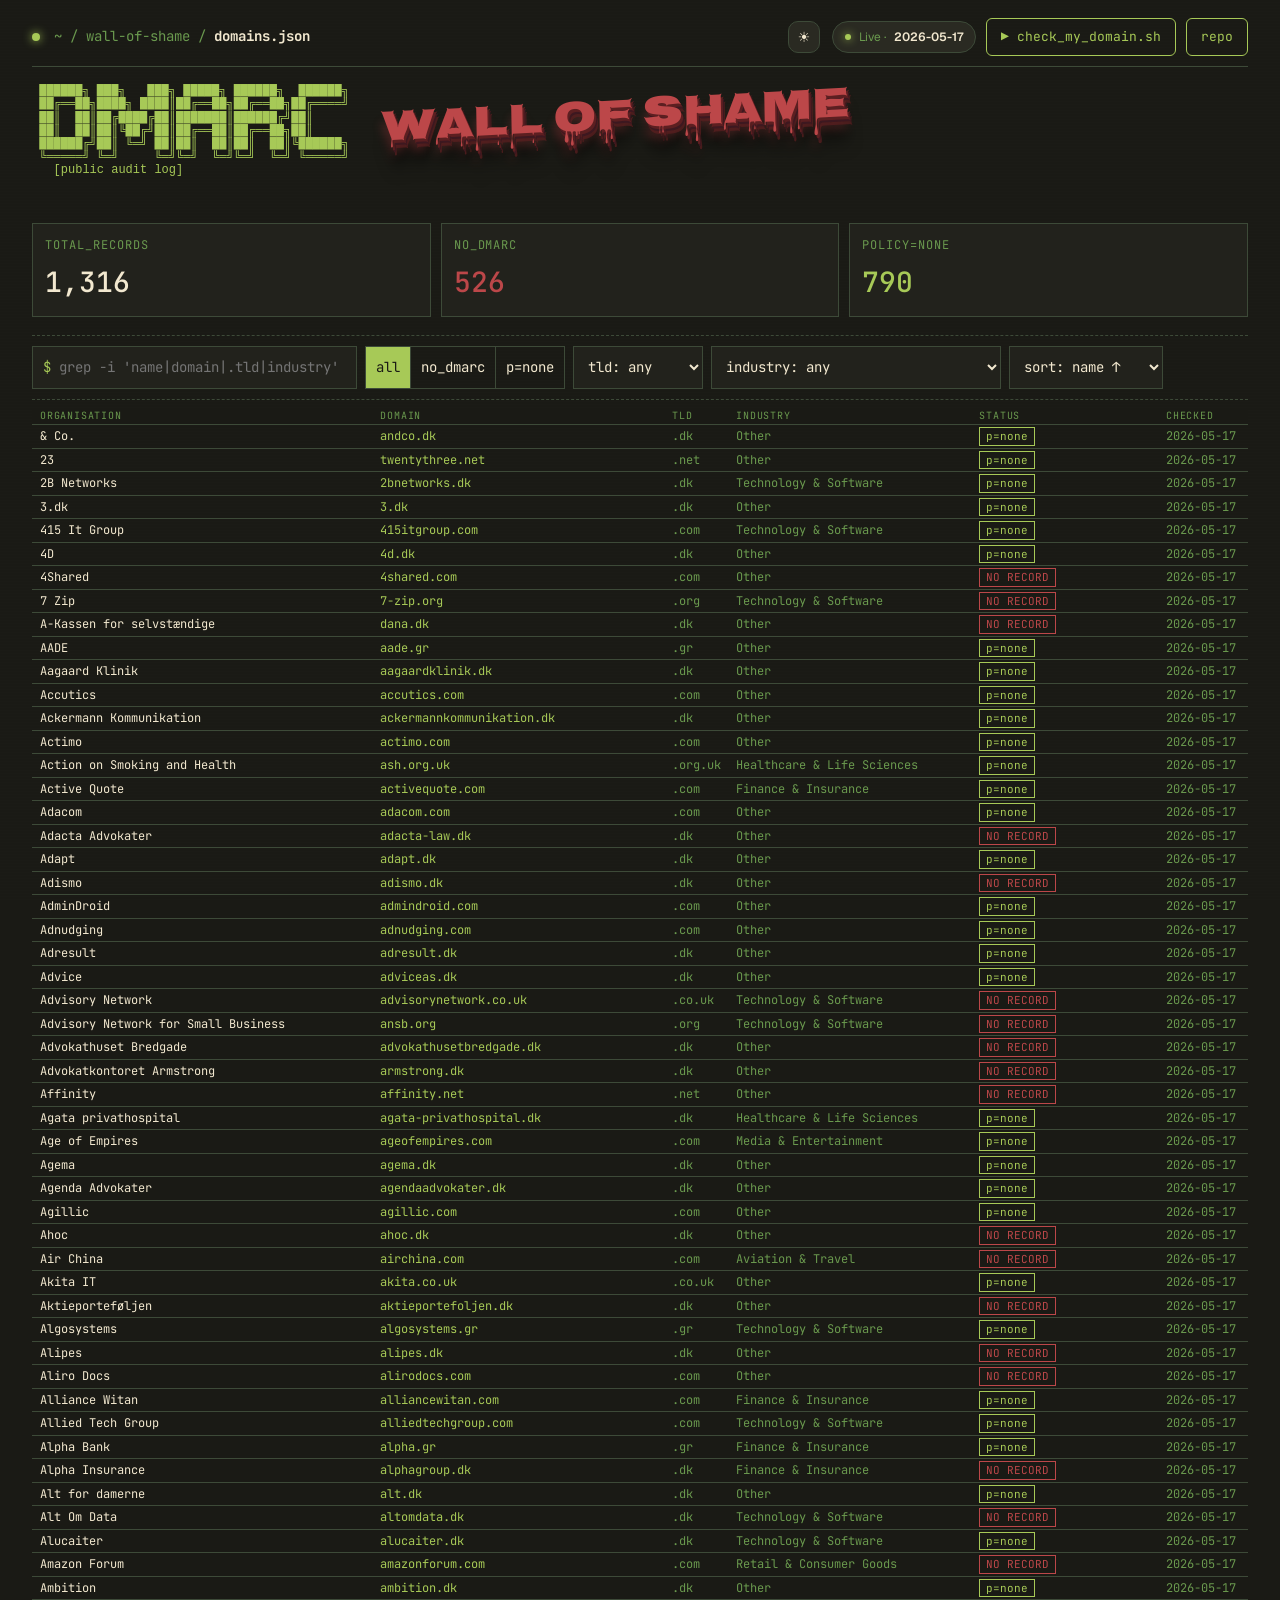
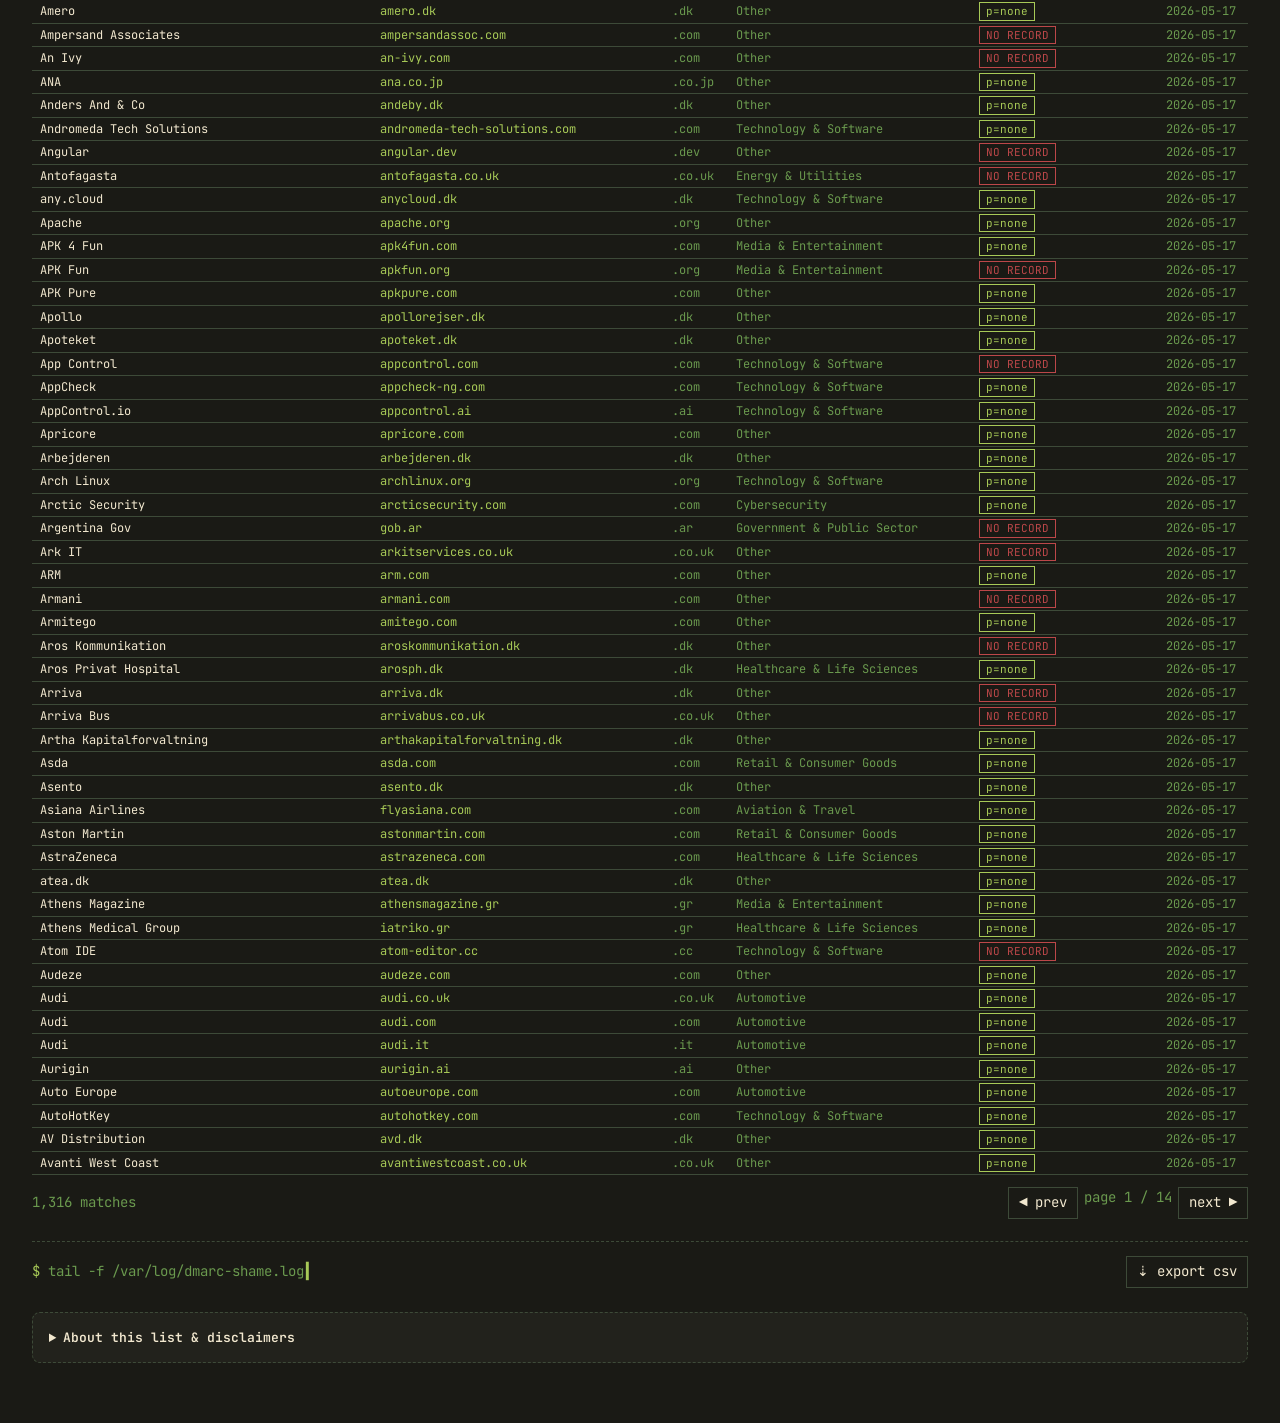
==== commit f092635b: "Merge branch 'main' into main" ====
--- a/docs/index.html
+++ b/docs/index.html
@@ -29,10 +29,10 @@
     <link rel="preconnect" href="https://fonts.googleapis.com" />
     <link rel="preconnect" href="https://fonts.gstatic.com" crossorigin />
     <link
-      href="https://fonts.googleapis.com/css2?family=JetBrains+Mono:wght@400;500;700&family=Geist:wght@400;500;600&display=swap"
+      href="https://fonts.googleapis.com/css2?family=JetBrains+Mono:wght@400;500;700&family=Geist:wght@400;500;600&family=Nosifer&display=swap"
       rel="stylesheet"
     />
-    <link rel="stylesheet" href="css/site.css" />
+    <link rel="stylesheet" href="css/home.css" />
     <script type="application/ld+json">
       {
         "@context": "https://schema.org",
@@ -68,103 +68,87 @@
     </script>
   </head>
   <body data-theme="dark">
-    <a class="skip-link" href="#resultsTable">Skip to results</a>
-    <div class="scan" aria-hidden="true"></div>
-    <main class="term" aria-labelledby="pageTitle">
-      <h1 class="sr-only" id="pageTitle">DMARC Wall of Shame</h1>
+    <div class="scan"></div>
+    <main class="term">
+      <h1 class="sr-only">DMARC Wall of Shame</h1>
       <div class="bar">
         <div class="left">
-          <span class="dot" aria-hidden="true"></span>
-          <span class="path" aria-hidden="true">~ / wall-of-shame / <b>domains.json</b></span>
-          <button class="iconbtn theme-inline" id="themeBtn" type="button" title="Toggle theme" aria-label="Toggle theme">◐</button>
+          <span class="dot"></span>
+          <span class="path">~ / wall-of-shame / <b>domains.json</b></span>
+          <button class="iconbtn theme-inline" id="themeBtn" type="button" title="Toggle theme">◐</button>
         </div>
         <div class="right-actions">
           <span class="pill"
-            ><span class="live-dot" aria-hidden="true"></span> Live · <b id="lastChecked">—</b></span
+            ><span class="live-dot"></span> Live · <b id="lastChecked">—</b></span
           >
-          <a class="launch-btn" href="dmarc-check.html" aria-label="Open DMARC domain checker">▶ check_my_domain.sh</a>
+          <a class="launch-btn" href="dmarc-check.html">▶ check_my_domain.sh</a>
           <a
             class="launch-btn"
             href="https://github.com/jkerai1/DMARC-WallOfShame"
             rel="me external noopener noreferrer"
-            aria-label="Open project repository"
             >repo</a
           >
         </div>
       </div>
 
-      <pre class="ascii" aria-hidden="true">
+      <div class="ascii-container">
+        <pre class="ascii" aria-hidden="true">
  ██████╗ ███╗   ███╗ █████╗ ██████╗  ██████╗
  ██╔══██╗████╗ ████║██╔══██╗██╔══██╗██╔════╝
  ██║  ██║██╔████╔██║███████║██████╔╝██║     
  ██║  ██║██║╚██╔╝██║██╔══██║██╔══██╗██║     
  ██████╔╝██║ ╚═╝ ██║██║  ██║██║  ██║╚██████╗
  ╚═════╝ ╚═╝     ╚═╝╚═╝  ╚═╝╚═╝  ╚═╝ ╚═════╝
-   wall · of · shame      [public audit log]
-    </pre>
-
-      <div class="session" id="session" aria-hidden="true"></div>
-
-      <section class="grid" aria-labelledby="statsTitle">
-        <h2 class="sr-only" id="statsTitle">Dataset summary</h2>
-        <div class="cell" role="group" aria-labelledby="stTotalLabel" aria-describedby="stTotal">
-          <div class="k" id="stTotalLabel">total_records</div>
+   [public audit log]
+        </pre>
+        <span class="blood-text">wall of shame</span>
+      </div>
+
+      <section class="grid">
+        <div class="cell">
+          <div class="k">total_records</div>
           <div class="v" id="stTotal">—</div>
         </div>
-        <div class="cell s" role="group" aria-labelledby="stNoLabel" aria-describedby="stNo">
-          <div class="k" id="stNoLabel">no_dmarc</div>
+        <div class="cell s">
+          <div class="k">no_dmarc</div>
           <div class="v" id="stNo">—</div>
         </div>
-        <div class="cell w" role="group" aria-labelledby="stPLabel" aria-describedby="stP">
-          <div class="k" id="stPLabel">policy=none</div>
+        <div class="cell w">
+          <div class="k">policy=none</div>
           <div class="v" id="stP">—</div>
         </div>
       </section>
 
-      <section class="controls" id="controls" aria-labelledby="filtersTitle">
-        <h2 class="sr-only" id="filtersTitle">Search and filter results</h2>
+      <section class="controls" id="controls">
         <label class="input">
-          <span class="sr-only">Search by organisation, domain, TLD, or industry</span>
-          <input
-            id="q"
-            type="search"
-            placeholder="grep -i 'name|domain|.tld|industry' …"
-            autocomplete="off"
-            aria-controls="resultsTable resultCount"
-          />
+          <input id="q" placeholder="grep -i 'name|domain|.tld|industry' …" autocomplete="off" />
         </label>
-        <button class="filter-toggle" id="filterToggle" type="button" aria-expanded="false" aria-controls="filterPanel">
-          <span class="dotbadge" aria-hidden="true"></span> filters ▾
+        <button class="filter-toggle" id="filterToggle" type="button" aria-expanded="false">
+          <span class="dotbadge"></span> filters ▾
         </button>
-        <div class="filters" id="filterPanel">
-          <div class="seg" id="statusSeg" role="group" aria-label="Filter by DMARC status">
-            <button type="button" data-v="all" class="on" aria-pressed="true">all</button>
-            <button type="button" data-v="no_dmarc" aria-pressed="false">no_dmarc</button>
-            <button type="button" data-v="p_none" aria-pressed="false">p=none</button>
+        <div class="filters">
+          <div class="seg" id="statusSeg">
+            <button type="button" data-v="all" class="on">all</button>
+            <button type="button" data-v="no_dmarc">no_dmarc</button>
+            <button type="button" data-v="p_none">p=none</button>
           </div>
-          <select class="select" id="tldSel" aria-label="Filter results by TLD" aria-controls="resultsTable resultCount">
+          <select class="select" id="tldSel" aria-label="Filter by TLD">
             <option value="">tld: any</option>
           </select>
-          <select class="select" id="indSel" aria-label="Filter results by industry" aria-controls="resultsTable resultCount">
+          <select class="select" id="indSel" aria-label="Filter by industry">
             <option value="">industry: any</option>
           </select>
-          <select class="select" id="sortSel" aria-label="Sort results" aria-controls="resultsTable">
+          <select class="select" id="sortSel" aria-label="Sort list">
             <option value="az">sort: name ↑</option>
             <option value="za">sort: name ↓</option>
             <option value="tld">sort: tld</option>
             <option value="industry">sort: industry</option>
             <option value="status">sort: status</option>
           </select>
-          <button class="toolbtn clear-filters" id="clearFilters" type="button" aria-controls="resultsTable resultCount" disabled>
-            clear
-          </button>
         </div>
       </section>
 
-      <table class="results-table" id="resultsTable" tabindex="-1" aria-describedby="resultCount pageLabel">
-        <caption class="sr-only">
-          Domains without DMARC enforcement matching the current filters.
-        </caption>
+      <table class="results-table">
         <thead>
           <tr>
             <th class="col-nm" scope="col">organisation</th>
@@ -175,29 +159,29 @@
             <th class="col-ts" scope="col">checked</th>
           </tr>
         </thead>
-        <tbody id="list" aria-busy="true">
+        <tbody id="list">
           <tr>
             <td class="loading" colspan="6">resolving records</td>
           </tr>
         </tbody>
       </table>
 
-      <div class="pager" role="group" aria-label="Results pagination">
-        <span id="resultCount" role="status" aria-live="polite">…</span>
-        <nav class="nav" aria-label="Results pages">
-          <button class="toolbtn" id="prev" type="button" aria-controls="resultsTable">◀ prev</button>
-          <span id="pageLabel" aria-live="polite">page 1</span>
-          <button class="toolbtn" id="next" type="button" aria-controls="resultsTable">next ▶</button>
-        </nav>
+      <div class="pager">
+        <span id="resultCount">…</span>
+        <div class="nav">
+          <button class="toolbtn" id="prev" type="button">◀ prev</button>
+          <span id="pageLabel">page 1</span>
+          <button class="toolbtn" id="next" type="button">next ▶</button>
+        </div>
       </div>
 
       <div class="footrow">
-        <span aria-hidden="true"
-          ><span class="pmt">$</span> tail -f /var/log/dmarc-shame.log<span
+        <span
+          ><span class="pmt" style="color: var(--accent)">$</span> tail -f /var/log/dmarc-shame.log<span
             class="cursor"
           ></span
         ></span>
-        <button class="toolbtn" id="exportBtn" type="button" aria-controls="resultsTable">⇣ export csv</button>
+        <button class="toolbtn" id="exportBtn" type="button">⇣ export csv</button>
       </div>
 
       <details class="site-disclaimer">
--- a/docs/css/home.css
+++ b/docs/css/home.css
@@ -0,0 +1,657 @@
+:root {
+  --bg: #1a1a15;
+  --bg2: #22221c;
+  --line: #3d4a38;
+  --ink: #f2e8cfff;
+  --ink-mute: #6a994eff;
+  --accent: #a7c957ff;
+  --shame: #bc4749ff;
+  --warn: #a7c957ff;
+  --good: #a7c957ff;
+  --pill-bg: #2a2a22;
+  --pill-line: #3d4a38;
+  --pill-ink: #f2e8cfff;
+  --pill-mute: #6a994eff;
+}
+[data-theme="light"] {
+  --bg: #f4f3ee;
+  --bg2: #eae8df;
+  --line: #c8c5b6;
+  --ink: #1c1d18;
+  --ink-mute: #66695a;
+  --accent: #2a6f1a;
+  --shame: #b32619;
+  --warn: #8a6a14;
+  --good: #2a6f1a;
+  --pill-bg: #ffffff;
+  --pill-line: #e5e3dc;
+  --pill-ink: #15161a;
+  --pill-mute: #6c6f73;
+}
+* {
+  box-sizing: border-box;
+}
+html,
+body {
+  margin: 0;
+  padding: 0;
+}
+body {
+  background: var(--bg);
+  color: var(--ink);
+  font-family: "JetBrains Mono", ui-monospace, Menlo, monospace;
+  font-size: 13px;
+  line-height: 1.5;
+}
+.sr-only {
+  position: absolute;
+  width: 1px;
+  height: 1px;
+  padding: 0;
+  margin: -1px;
+  overflow: hidden;
+  clip: rect(0, 0, 0, 0);
+  white-space: nowrap;
+  border: 0;
+}
+.site-disclaimer {
+  margin-top: 24px;
+  padding: 14px 16px;
+  border: 1px dashed var(--line);
+  border-radius: 8px;
+  background: var(--bg2);
+  color: var(--ink-mute);
+  font-size: 12px;
+  line-height: 1.65;
+}
+.site-disclaimer summary {
+  cursor: pointer;
+  color: var(--ink);
+  font-weight: 600;
+}
+.site-disclaimer a {
+  color: var(--accent);
+}
+.scan {
+  position: fixed;
+  inset: 0;
+  pointer-events: none;
+  z-index: 1;
+  background: repeating-linear-gradient(
+    0deg,
+    rgba(255, 255, 255, 0.012) 0,
+    rgba(255, 255, 255, 0.012) 1px,
+    transparent 1px,
+    transparent 3px
+  );
+  mix-blend-mode: overlay;
+}
+[data-theme="light"] .scan {
+  display: none;
+}
+
+.term {
+  max-width: 1600px;
+  margin: 0 auto;
+  padding: 18px 32px 60px;
+  position: relative;
+  z-index: 2;
+}
+.bar {
+  display: flex;
+  justify-content: space-between;
+  align-items: center;
+  border-bottom: 1px solid var(--line);
+  padding-bottom: 10px;
+  gap: 12px;
+  flex-wrap: wrap;
+}
+.bar .left {
+  display: flex;
+  gap: 14px;
+  align-items: center;
+  min-width: 0;
+  flex: 1;
+}
+.bar .right-actions {
+  display: flex;
+  gap: 10px;
+  align-items: center;
+  flex-wrap: wrap;
+}
+.iconbtn.theme-inline {
+  width: 32px;
+  height: 32px;
+  font-size: 14px;
+  margin-left: auto;
+}
+@media (max-width: 760px) {
+  .bar .right-actions {
+    width: 100%;
+    order: 3;
+  }
+}
+.dot {
+  width: 8px;
+  height: 8px;
+  border-radius: 50%;
+  background: var(--accent);
+  box-shadow: 0 0 10px var(--accent);
+  animation: blink 1.4s infinite;
+  flex: none;
+}
+@keyframes blink {
+  50% {
+    opacity: 0.35;
+  }
+}
+.path {
+  color: var(--ink-mute);
+  white-space: nowrap;
+  overflow: hidden;
+  text-overflow: ellipsis;
+}
+.path b {
+  color: var(--ink);
+}
+
+.pill {
+  border: 1px solid var(--pill-line);
+  background: var(--pill-bg);
+  color: var(--pill-mute);
+  padding: 6px 12px;
+  border-radius: 999px;
+  font-size: 11px;
+  display: inline-flex;
+  align-items: center;
+  gap: 8px;
+  font-family: "Geist", system-ui, sans-serif;
+}
+.pill .live-dot {
+  width: 6px;
+  height: 6px;
+  border-radius: 50%;
+  background: var(--good);
+  box-shadow: 0 0 8px var(--good);
+  animation: blink 1.4s infinite;
+}
+.pill b {
+  color: var(--pill-ink);
+  font-weight: 600;
+}
+
+.iconbtn {
+  border: 1px solid var(--pill-line);
+  background: var(--pill-bg);
+  color: var(--pill-ink);
+  width: 36px;
+  height: 36px;
+  border-radius: 10px;
+  display: grid;
+  place-items: center;
+  cursor: pointer;
+  font-size: 16px;
+  font-family: "Geist", system-ui, sans-serif;
+}
+.iconbtn:hover {
+  background: var(--bg2);
+}
+
+.launch-btn {
+  border: 1px solid var(--accent);
+  background: transparent;
+  color: var(--accent);
+  font: inherit;
+  font-family: "JetBrains Mono", monospace;
+  padding: 8px 14px;
+  cursor: pointer;
+  border-radius: 6px;
+  display: inline-flex;
+  align-items: center;
+  gap: 6px;
+  text-decoration: none;
+  font-size: 12px;
+}
+.launch-btn:hover {
+  background: var(--accent);
+  color: var(--bg);
+}
+
+.ascii-container {
+  display: flex;
+  align-items: center;
+  gap: 32px;
+  margin: 18px 0 32px;
+}
+
+.ascii {
+  color: var(--accent);
+  white-space: pre;
+  font-size: 11px;
+  line-height: 1.1;
+  margin: 0;
+  user-select: none;
+  flex: 0 0 auto;
+}
+
+.blood-text {
+  font-family: 'Nosifer', cursive;
+  font-size: clamp(20px, 4.5vw, 44px);
+  font-weight: 400;
+  color: #bc4749ff;
+  letter-spacing: -0.02em;
+  line-height: 1;
+  white-space: nowrap;
+  transform: rotate(-3deg) skewX(-2deg);
+  transform-origin: left center;
+  user-select: none;
+  min-width: 0;
+  margin-bottom: 12px;
+  text-shadow:
+    2px 3px 0 #5c1f21,
+    3px 5px 0 #3d1820,
+    4px 8px 0 rgba(92, 31, 33, 0.7),
+    -1px 12px 10px rgba(188, 71, 73, 0.3),
+    1px 20px 12px rgba(0, 0, 0, 0.4),
+    2px 30px 16px rgba(0, 0, 0, 0.2);
+  flex: 0 0 auto;
+}
+
+@media (max-width: 760px) {
+  .ascii-container {
+    flex-direction: column;
+    align-items: center;
+    gap: 14px;
+    overflow: visible;
+  }
+  .blood-text {
+    font-size: 34px;
+    margin: 18px 0 24px;
+    transform: rotate(-4deg) skewX(-2deg);
+  }
+}
+
+.session {
+  margin: 10px 0 14px;
+  color: var(--ink-mute);
+  font-size: 12.5px;
+  line-height: 1.65;
+  min-height: calc(6em * 1.65);
+}
+.session .ln {
+  display: block;
+}
+.session .pmt {
+  color: var(--accent);
+}
+.session .ok {
+  color: var(--good);
+}
+.session .hl {
+  color: var(--shame);
+}
+.session .wn {
+  color: var(--warn);
+}
+.cursor::after {
+  content: "▍";
+  color: var(--accent);
+  margin-left: 2px;
+  animation: blink 1s infinite;
+}
+
+.grid {
+  display: grid;
+  grid-template-columns: repeat(3, 1fr);
+  gap: 10px;
+  margin: 14px 0 18px;
+}
+.cell {
+  border: 1px solid var(--line);
+  padding: 12px;
+  background: var(--bg2);
+}
+.cell .k {
+  color: var(--ink-mute);
+  font-size: 11px;
+  letter-spacing: 0.08em;
+  text-transform: uppercase;
+}
+.cell .v {
+  font-size: 26px;
+  margin-top: 6px;
+  font-weight: 500;
+}
+.cell.s .v {
+  color: var(--shame);
+}
+.cell.w .v {
+  color: var(--warn);
+}
+.cell.g .v {
+  color: var(--accent);
+}
+
+.controls {
+  display: flex;
+  flex-wrap: wrap;
+  align-items: stretch;
+  gap: 8px;
+  border-top: 1px dashed var(--line);
+  border-bottom: 1px dashed var(--line);
+  padding: 10px 0;
+  margin-bottom: 8px;
+}
+.filter-toggle {
+  display: none;
+}
+.controls .filters {
+  display: flex;
+  flex-wrap: wrap;
+  align-items: stretch;
+  gap: 8px;
+  flex: 1 1 auto;
+  min-width: 0;
+}
+.controls .input {
+  flex: 1 1 240px;
+  min-width: 0;
+}
+.input {
+  display: flex;
+  align-items: center;
+  gap: 8px;
+  padding: 6px 10px;
+  border: 1px solid var(--line);
+  background: var(--bg2);
+}
+.input::before {
+  content: "$";
+  color: var(--accent);
+}
+.input input {
+  flex: 1;
+  background: transparent;
+  border: 0;
+  color: var(--ink);
+  font: inherit;
+  outline: none;
+  padding: 4px 0;
+  caret-color: var(--accent);
+}
+.seg {
+  display: flex;
+  border: 1px solid var(--line);
+}
+.seg button {
+  background: transparent;
+  border: 0;
+  border-right: 1px solid var(--line);
+  color: var(--ink);
+  font: inherit;
+  padding: 6px 10px;
+  cursor: pointer;
+}
+.seg button:last-child {
+  border-right: 0;
+}
+.seg button.on {
+  background: var(--accent);
+  color: var(--bg);
+}
+.select {
+  background: var(--bg2);
+  border: 1px solid var(--line);
+  color: var(--ink);
+  font: inherit;
+  padding: 6px 10px;
+  cursor: pointer;
+}
+
+.results-table {
+  width: 100%;
+  border-collapse: collapse;
+  table-layout: fixed;
+  font-size: 12px;
+  line-height: 1.2;
+}
+.results-table th {
+  color: var(--ink-mute);
+  font-size: 10px;
+  letter-spacing: 0.08em;
+  text-transform: uppercase;
+  border-bottom: 1px solid var(--line);
+  background: var(--bg);
+  font-weight: 400;
+  text-align: left;
+}
+.results-table th,
+.results-table td {
+  padding: 2px 8px;
+  vertical-align: middle;
+}
+.results-table .col-nm {
+  width: 28%;
+}
+.results-table .col-dm {
+  width: 24%;
+}
+.results-table .col-tld {
+  width: 64px;
+}
+.results-table .col-ind {
+  width: 20%;
+}
+.results-table .col-ts {
+  width: 90px;
+}
+.row td {
+  border-bottom: 1px solid var(--line);
+}
+.row:hover td {
+  background: var(--bg2);
+}
+.row .nm {
+  color: var(--ink);
+  white-space: nowrap;
+  overflow: hidden;
+  text-overflow: ellipsis;
+}
+.row .dm {
+  color: var(--accent);
+  white-space: nowrap;
+  overflow: hidden;
+  text-overflow: ellipsis;
+}
+.row .tld {
+  color: var(--ink-mute);
+}
+.row .ind {
+  color: var(--ink-mute);
+  white-space: nowrap;
+  overflow: hidden;
+  text-overflow: ellipsis;
+}
+.row .ind.empty::before {
+  content: "—";
+  color: var(--line);
+}
+.row .st {
+  font-size: 10px;
+  padding: 0 6px;
+  display: inline-block;
+  border: 1px solid currentColor;
+  line-height: 1.5;
+}
+.row .st.no {
+  color: var(--shame);
+}
+.row .st.pn {
+  color: var(--warn);
+}
+.row .ts {
+  color: var(--ink-mute);
+  font-size: 11px;
+}
+
+.pager {
+  display: flex;
+  justify-content: space-between;
+  align-items: center;
+  padding: 12px 0 4px;
+  color: var(--ink-mute);
+  flex-wrap: wrap;
+  gap: 10px;
+}
+.pager .nav {
+  display: flex;
+  gap: 6px;
+}
+.toolbtn {
+  background: transparent;
+  border: 1px solid var(--line);
+  color: var(--ink);
+  font: inherit;
+  padding: 4px 10px;
+  cursor: pointer;
+}
+.toolbtn:hover {
+  border-color: var(--accent);
+  color: var(--accent);
+}
+
+.footrow {
+  display: flex;
+  justify-content: space-between;
+  align-items: center;
+  margin-top: 18px;
+  padding-top: 14px;
+  border-top: 1px dashed var(--line);
+  color: var(--ink-mute);
+  flex-wrap: wrap;
+  gap: 10px;
+}
+
+.empty,
+.loading {
+  padding: 60px 0;
+  text-align: center;
+  color: var(--ink-mute);
+}
+.loading::after {
+  content: " ▍";
+  color: var(--accent);
+  animation: blink 1s infinite;
+}
+
+@media (max-width: 760px) {
+  .grid {
+    grid-template-columns: repeat(3, 1fr);
+  }
+  .controls .filter-toggle {
+    display: inline-flex;
+    align-items: center;
+    gap: 6px;
+    background: var(--bg2);
+    border: 1px solid var(--line);
+    color: var(--ink);
+    font: inherit;
+    padding: 6px 12px;
+    cursor: pointer;
+    flex: 0 0 auto;
+  }
+  .filter-toggle .dotbadge {
+    width: 6px;
+    height: 6px;
+    border-radius: 50%;
+    background: var(--accent);
+    display: none;
+  }
+  .filter-toggle.active .dotbadge {
+    display: inline-block;
+  }
+  .controls .filters {
+    display: none;
+    flex-direction: column;
+    flex-basis: 100%;
+    width: 100%;
+    gap: 8px;
+    padding-top: 4px;
+  }
+  .controls.open .filters {
+    display: flex;
+  }
+  .controls .filters .seg,
+  .controls .filters .select {
+    width: 100%;
+  }
+  .controls .filters .seg button {
+    flex: 1;
+  }
+  .results-table .col-nm {
+    width: auto;
+  }
+  .results-table .col-dm {
+    width: 36%;
+  }
+  .results-table th,
+  .results-table td {
+    padding: 2px 6px;
+  }
+  .results-table .col-tld {
+    width: 52px;
+  }
+  .results-table th:nth-child(5),
+  .results-table td:nth-child(5) {
+    width: 76px;
+  }
+  .results-table .col-ind,
+  .row .ind,
+  .results-table .col-ts,
+  .row .ts {
+    display: none;
+  }
+  .ascii {
+    font-size: 9px;
+  }
+}
+
+@media (min-width: 761px) {
+  body {
+    font-size: 14px;
+    line-height: 1.55;
+  }
+  .site-disclaimer {
+    font-size: 13px;
+  }
+  .pill {
+    font-size: 12px;
+  }
+  .launch-btn {
+    font-size: 13px;
+  }
+  .ascii {
+    font-size: 12px;
+  }
+  .session {
+    font-size: 13px;
+  }
+  .cell .k {
+    font-size: 12px;
+  }
+  .cell .v {
+    font-size: 28px;
+  }
+  .results-table {
+    font-size: 12px;
+  }
+  .results-table th {
+    font-size: 10px;
+  }
+  .row .st {
+    font-size: 11px;
+  }
+  .row .ts {
+    font-size: 12px;
+  }
+}
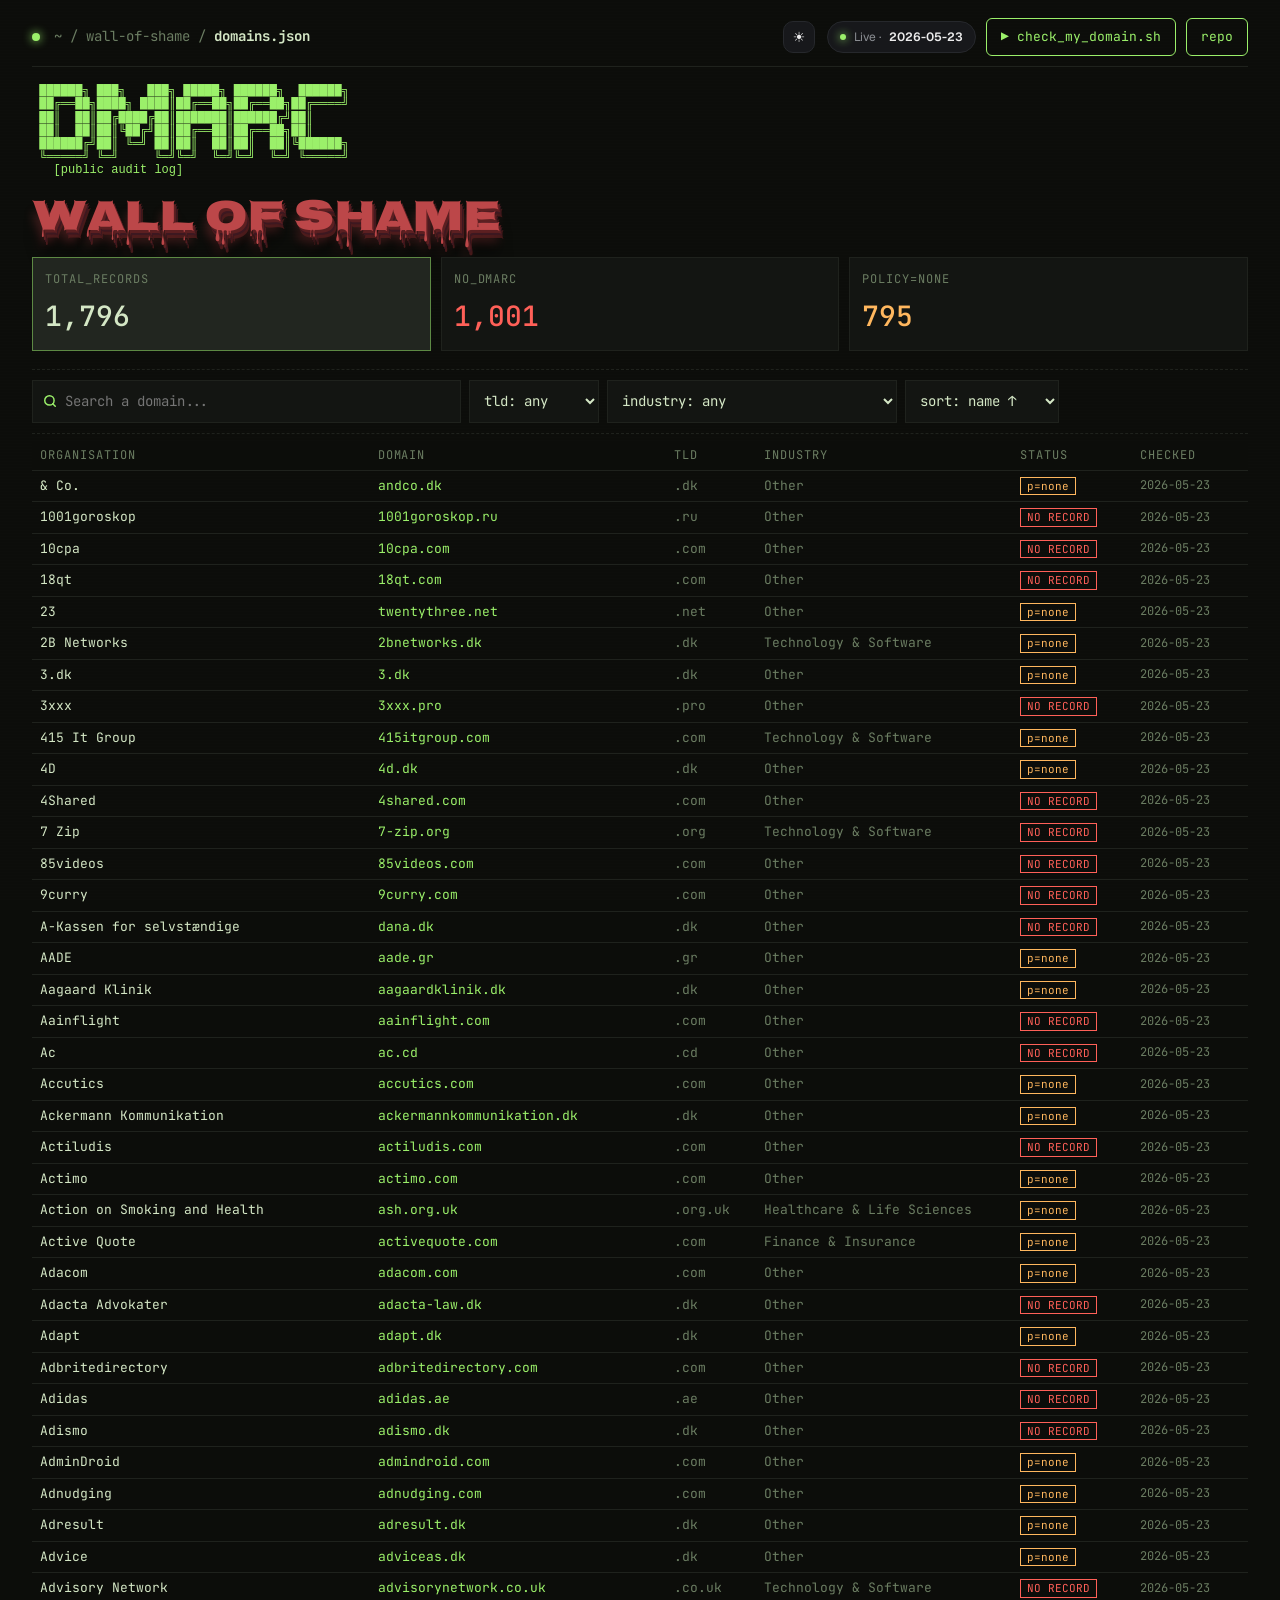
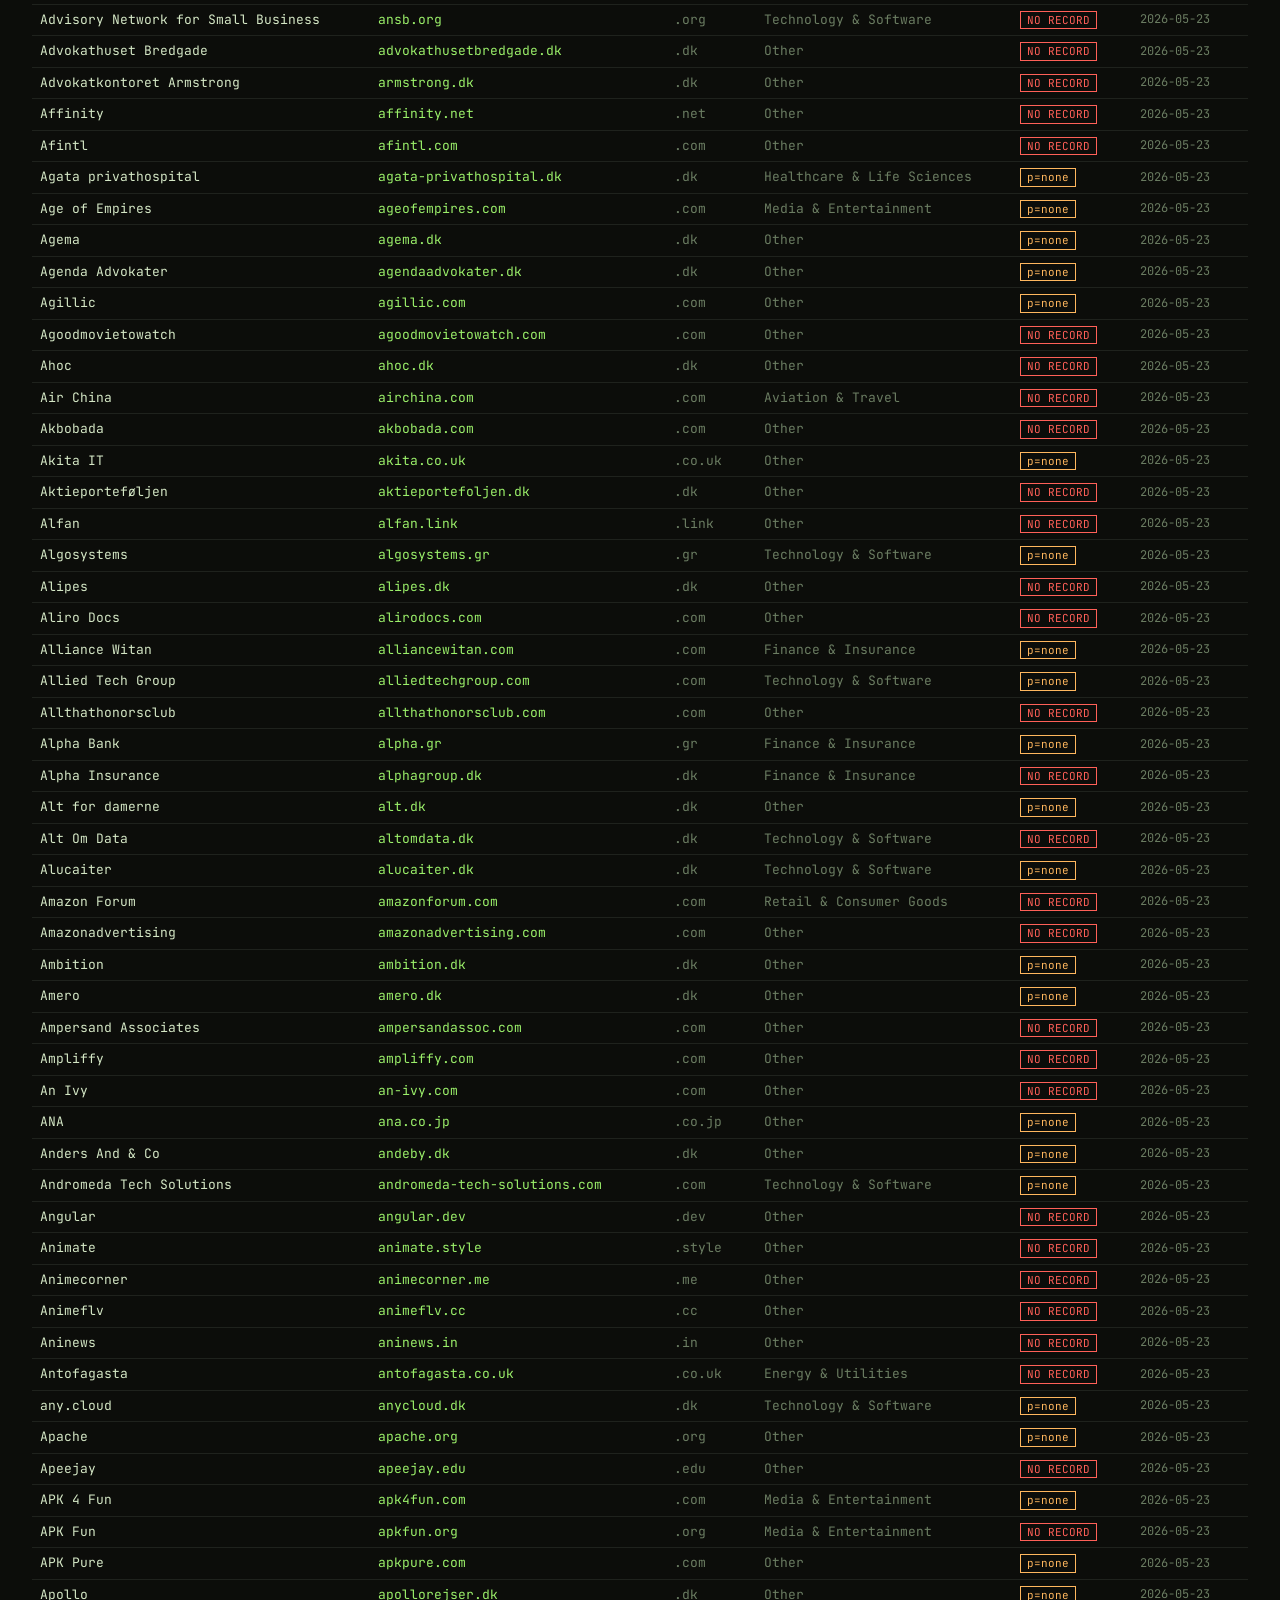
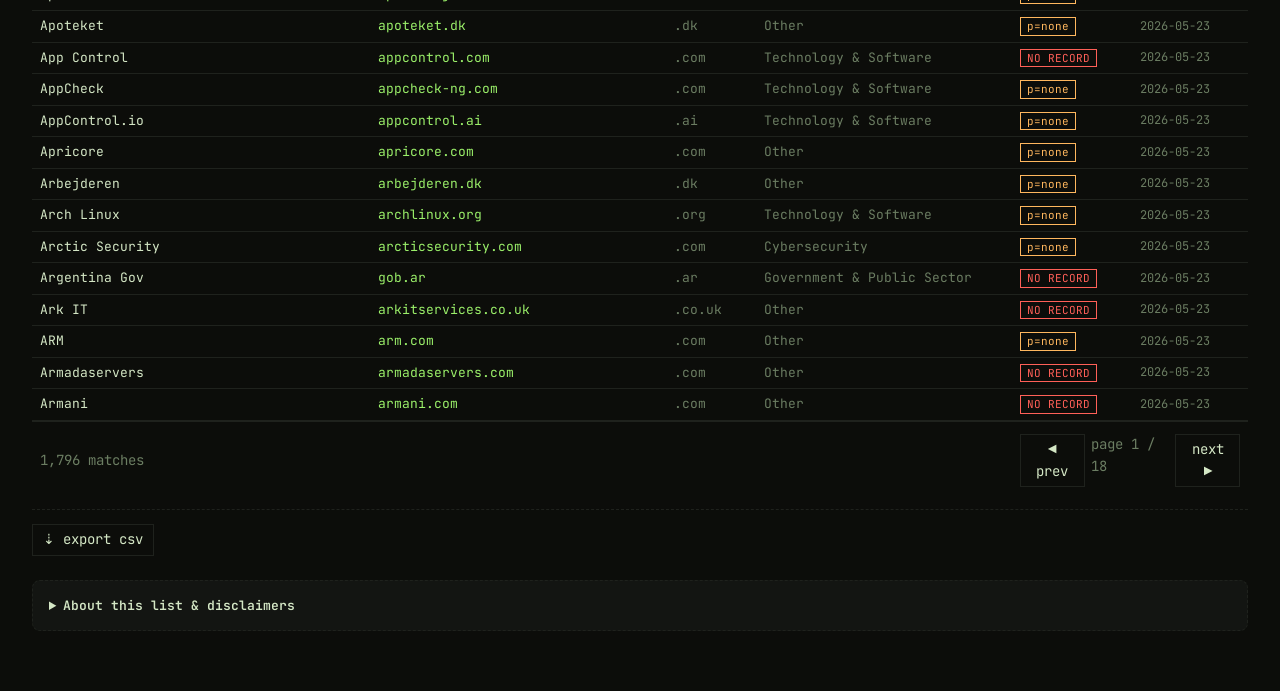
==== commit 9cad5f33: "Simplified UI/UX" ====
--- a/docs/index.html
+++ b/docs/index.html
@@ -105,15 +105,15 @@
       </div>
 
       <section class="grid">
-        <div class="cell">
+        <div class="cell on" data-v="all" role="button" tabindex="0" aria-pressed="true">
           <div class="k">total_records</div>
           <div class="v" id="stTotal">—</div>
         </div>
-        <div class="cell s">
+        <div class="cell s" data-v="no_dmarc" role="button" tabindex="0" aria-pressed="false">
           <div class="k">no_dmarc</div>
           <div class="v" id="stNo">—</div>
         </div>
-        <div class="cell w">
+        <div class="cell w" data-v="p_none" role="button" tabindex="0" aria-pressed="false">
           <div class="k">policy=none</div>
           <div class="v" id="stP">—</div>
         </div>
@@ -121,17 +121,12 @@
 
       <section class="controls" id="controls">
         <label class="input">
-          <input id="q" placeholder="grep -i 'name|domain|.tld|industry' …" autocomplete="off" />
+          <input id="q" placeholder="Search a domain..." autocomplete="off" />
         </label>
         <button class="filter-toggle" id="filterToggle" type="button" aria-expanded="false">
           <span class="dotbadge"></span> filters ▾
         </button>
         <div class="filters">
-          <div class="seg" id="statusSeg">
-            <button type="button" data-v="all" class="on">all</button>
-            <button type="button" data-v="no_dmarc">no_dmarc</button>
-            <button type="button" data-v="p_none">p=none</button>
-          </div>
           <select class="select" id="tldSel" aria-label="Filter by TLD">
             <option value="">tld: any</option>
           </select>
@@ -148,39 +143,29 @@
         </div>
       </section>
 
-      <table class="results-table">
-        <thead>
-          <tr>
-            <th class="col-nm" scope="col">organisation</th>
-            <th class="col-dm" scope="col">domain</th>
-            <th class="col-tld" scope="col">tld</th>
-            <th class="col-ind" scope="col">industry</th>
-            <th scope="col">status</th>
-            <th class="col-ts" scope="col">checked</th>
-          </tr>
-        </thead>
-        <tbody id="list">
-          <tr>
-            <td class="loading" colspan="6">resolving records</td>
-          </tr>
-        </tbody>
-      </table>
-
-      <div class="pager">
-        <span id="resultCount">…</span>
-        <div class="nav">
-          <button class="toolbtn" id="prev" type="button">◀ prev</button>
-          <span id="pageLabel">page 1</span>
-          <button class="toolbtn" id="next" type="button">next ▶</button>
-        </div>
-      </div>
+      <section class="results" aria-label="Domain list">
+        <div class="hdr">
+          <div class="col-nm">organisation</div>
+          <div class="col-dm">domain</div>
+          <div class="col-tld">tld</div>
+          <div class="col-ind">industry</div>
+          <div>status</div>
+          <div class="col-ts">checked</div>
+        </div>
+
+        <div id="list"><div class="loading">resolving records</div></div>
+
+        <div class="pager">
+          <span id="resultCount">…</span>
+          <div class="nav">
+            <button class="toolbtn" id="prev" type="button">◀ prev</button>
+            <span id="pageLabel">page 1</span>
+            <button class="toolbtn" id="next" type="button">next ▶</button>
+          </div>
+        </div>
+      </section>
 
       <div class="footrow">
-        <span
-          ><span class="pmt" style="color: var(--accent)">$</span> tail -f /var/log/dmarc-shame.log<span
-            class="cursor"
-          ></span
-        ></span>
         <button class="toolbtn" id="exportBtn" type="button">⇣ export csv</button>
       </div>
 
@@ -201,7 +186,7 @@
           may have correct DMARC on other domains. Entra / Microsoft 365 tenants should also cover
           <code>.onmicrosoft.com</code> (
           <a href="https://o365info.com/dkim-dmarc-onmicrosoft-com-domain/" target="_blank" rel="noopener noreferrer"
-            >reference</a
+          >reference</a
           >); this list excludes those hostnames.
         </p>
         <p>
--- a/docs/css/home.css
+++ b/docs/css/home.css
@@ -1,17 +1,17 @@
 :root {
-  --bg: #1a1a15;
-  --bg2: #22221c;
-  --line: #3d4a38;
-  --ink: #f2e8cfff;
-  --ink-mute: #6a994eff;
-  --accent: #a7c957ff;
-  --shame: #bc4749ff;
-  --warn: #a7c957ff;
-  --good: #a7c957ff;
-  --pill-bg: #2a2a22;
-  --pill-line: #3d4a38;
-  --pill-ink: #f2e8cfff;
-  --pill-mute: #6a994eff;
+  --bg: #0c0d0a;
+  --bg2: #131512;
+  --line: #1f221d;
+  --ink: #d4e7c5;
+  --ink-mute: #6b7d62;
+  --accent: #9bf06a;
+  --shame: #ff6058;
+  --warn: #ffb75e;
+  --good: #9bf06a;
+  --pill-bg: #17181b;
+  --pill-line: #26282c;
+  --pill-ink: #ececec;
+  --pill-mute: #8a8d92;
 }
 [data-theme="light"] {
   --bg: #f4f3ee;
@@ -217,21 +217,13 @@
   color: var(--bg);
 }
 
-.ascii-container {
-  display: flex;
-  align-items: center;
-  gap: 32px;
-  margin: 18px 0 32px;
-}
-
 .ascii {
   color: var(--accent);
   white-space: pre;
   font-size: 11px;
   line-height: 1.1;
-  margin: 0;
+  margin: 18px 0 8px;
   user-select: none;
-  flex: 0 0 auto;
 }
 
 .blood-text {
@@ -276,7 +268,6 @@
   color: var(--ink-mute);
   font-size: 12.5px;
   line-height: 1.65;
-  min-height: calc(6em * 1.65);
 }
 .session .ln {
   display: block;
@@ -310,6 +301,24 @@
   border: 1px solid var(--line);
   padding: 12px;
   background: var(--bg2);
+}
+.cell[data-v] {
+  cursor: pointer;
+  user-select: none;
+  transition: background 0.15s, border-color 0.15s;
+}
+.cell[data-v]:hover:not(.on) {
+  background: color-mix(in srgb, var(--bg2), var(--ink) 4%);
+}
+.cell.on {
+  background: color-mix(in srgb, var(--bg2), var(--ink) 8%);
+  border-color: color-mix(in srgb, var(--line), var(--accent) 50%);
+}
+.cell.s.on {
+  border-color: color-mix(in srgb, var(--line), var(--shame) 50%);
+}
+.cell.w.on {
+  border-color: color-mix(in srgb, var(--line), var(--warn) 50%);
 }
 .cell .k {
   color: var(--ink-mute);
@@ -366,8 +375,18 @@
   background: var(--bg2);
 }
 .input::before {
-  content: "$";
-  color: var(--accent);
+  content: "";
+  display: block;
+  width: 14px;
+  height: 14px;
+  background-color: var(--accent);
+  flex-shrink: 0;
+  -webkit-mask-image: url("data:image/svg+xml,%3Csvg xmlns='http://www.w3.org/2000/svg' viewBox='0 0 24 24' fill='none' stroke='currentColor' stroke-width='2.5' stroke-linecap='round' stroke-linejoin='round'%3E%3Ccircle cx='11' cy='11' r='8'/%3E%3Cline x1='21' y1='21' x2='16.65' y2='16.65'/%3E%3C/svg%3E");
+  mask-image: url("data:image/svg+xml,%3Csvg xmlns='http://www.w3.org/2000/svg' viewBox='0 0 24 24' fill='none' stroke='currentColor' stroke-width='2.5' stroke-linecap='round' stroke-linejoin='round'%3E%3Ccircle cx='11' cy='11' r='8'/%3E%3Cline x1='21' y1='21' x2='16.65' y2='16.65'/%3E%3C/svg%3E");
+  -webkit-mask-size: contain;
+  mask-size: contain;
+  -webkit-mask-repeat: no-repeat;
+  mask-repeat: no-repeat;
 }
 .input input {
   flex: 1;
@@ -408,47 +427,39 @@
   cursor: pointer;
 }
 
-.results-table {
-  width: 100%;
-  border-collapse: collapse;
-  table-layout: fixed;
+.results {
+  display: block;
+}
+
+.hdr,
+.row {
+  display: grid;
+  grid-template-columns: minmax(180px, 1.6fr) minmax(160px, 1.4fr) 80px minmax(140px, 1.2fr) 110px 100px;
+  gap: 10px;
+  padding: 6px 8px;
+  align-items: center;
   font-size: 12px;
-  line-height: 1.2;
-}
-.results-table th {
-  color: var(--ink-mute);
-  font-size: 10px;
+  line-height: 1.3;
+  min-height: 28px;
+}
+.hdr {
+  color: var(--ink-mute);
+  font-size: 11px;
   letter-spacing: 0.08em;
   text-transform: uppercase;
   border-bottom: 1px solid var(--line);
   background: var(--bg);
-  font-weight: 400;
-  text-align: left;
-}
-.results-table th,
-.results-table td {
-  padding: 2px 8px;
-  vertical-align: middle;
-}
-.results-table .col-nm {
-  width: 28%;
-}
-.results-table .col-dm {
-  width: 24%;
-}
-.results-table .col-tld {
-  width: 64px;
-}
-.results-table .col-ind {
-  width: 20%;
-}
-.results-table .col-ts {
-  width: 90px;
-}
-.row td {
+}
+#list {
+  display: flow-root;
+  position: relative;
+  z-index: 0;
+}
+.row {
   border-bottom: 1px solid var(--line);
-}
-.row:hover td {
+  overflow: hidden;
+}
+.row:hover {
   background: var(--bg2);
 }
 .row .nm {
@@ -472,7 +483,7 @@
   overflow: hidden;
   text-overflow: ellipsis;
 }
-.row .ind.empty::before {
+.row .ind.is-empty::before {
   content: "—";
   color: var(--line);
 }
@@ -495,16 +506,25 @@
 }
 
 .pager {
-  display: flex;
-  justify-content: space-between;
-  align-items: center;
-  padding: 12px 0 4px;
-  color: var(--ink-mute);
-  flex-wrap: wrap;
+  display: grid;
+  grid-template-columns: minmax(180px, 1.6fr) minmax(160px, 1.4fr) 80px minmax(140px, 1.2fr) 110px 100px;
   gap: 10px;
+  align-items: center;
+  padding: 12px 8px 4px;
+  color: var(--ink-mute);
+  position: relative;
+  z-index: 1;
+  background: var(--bg);
+  border-top: 1px solid var(--line);
+  clear: both;
+}
+.pager #resultCount {
+  grid-column: 1 / 3;
 }
 .pager .nav {
-  display: flex;
+  grid-column: 5 / 7;
+  display: flex;
+  justify-content: flex-end;
   gap: 6px;
 }
 .toolbtn {
@@ -532,7 +552,7 @@
   gap: 10px;
 }
 
-.empty,
+.list-empty,
 .loading {
   padding: 60px 0;
   text-align: center;
@@ -588,28 +608,27 @@
   .controls .filters .seg button {
     flex: 1;
   }
-  .results-table .col-nm {
-    width: auto;
-  }
-  .results-table .col-dm {
-    width: 36%;
-  }
-  .results-table th,
-  .results-table td {
-    padding: 2px 6px;
-  }
-  .results-table .col-tld {
-    width: 52px;
-  }
-  .results-table th:nth-child(5),
-  .results-table td:nth-child(5) {
-    width: 76px;
-  }
-  .results-table .col-ind,
+  .hdr,
+  .row {
+    grid-template-columns: 1fr 80px 90px;
+    gap: 8px;
+  }
+  .hdr .col-dm,
+  .row .dm,
+  .hdr .col-ind,
   .row .ind,
-  .results-table .col-ts,
+  .hdr .col-ts,
   .row .ts {
     display: none;
+  }
+  .pager {
+    grid-template-columns: 1fr 80px 90px;
+  }
+  .pager #resultCount {
+    grid-column: 1;
+  }
+  .pager .nav {
+    grid-column: 2 / 4;
   }
   .ascii {
     font-size: 9px;
@@ -642,11 +661,12 @@
   .cell .v {
     font-size: 28px;
   }
-  .results-table {
+  .hdr,
+  .row {
+    font-size: 13px;
+  }
+  .hdr {
     font-size: 12px;
-  }
-  .results-table th {
-    font-size: 10px;
   }
   .row .st {
     font-size: 11px;
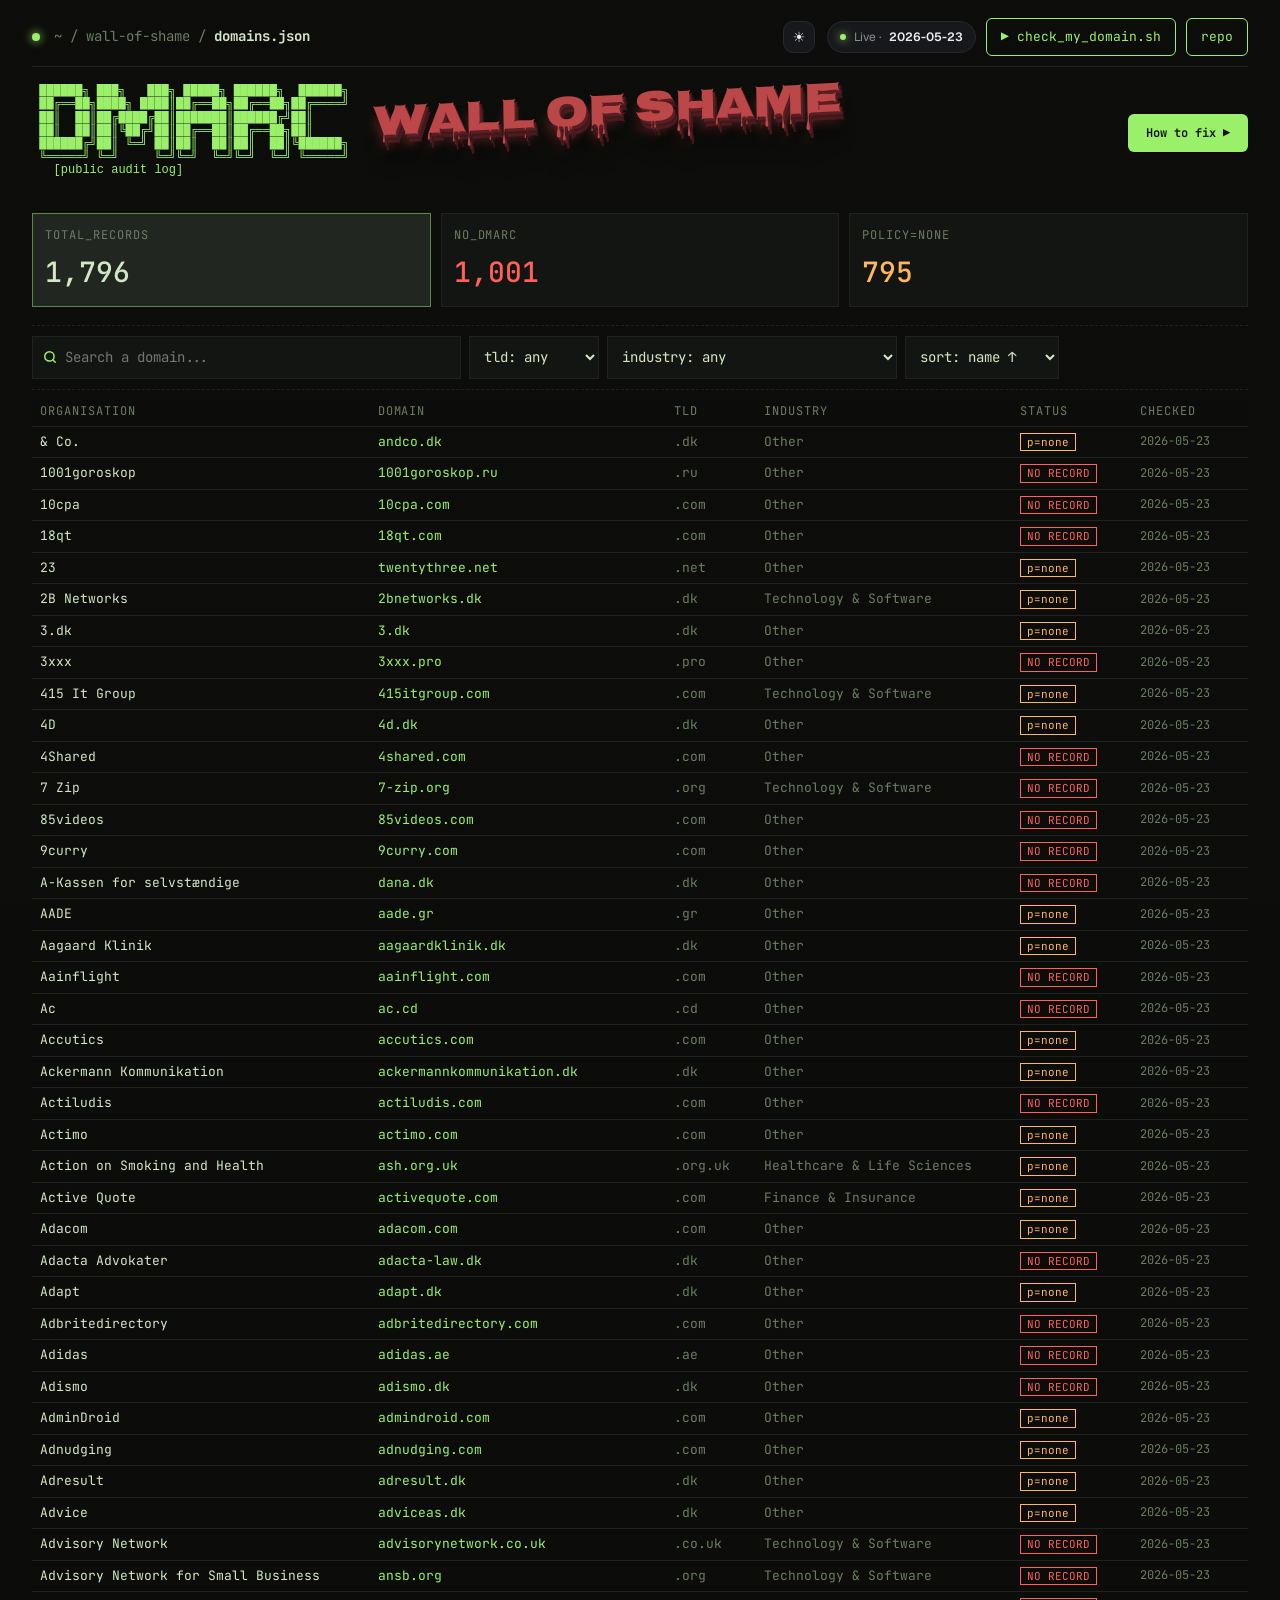
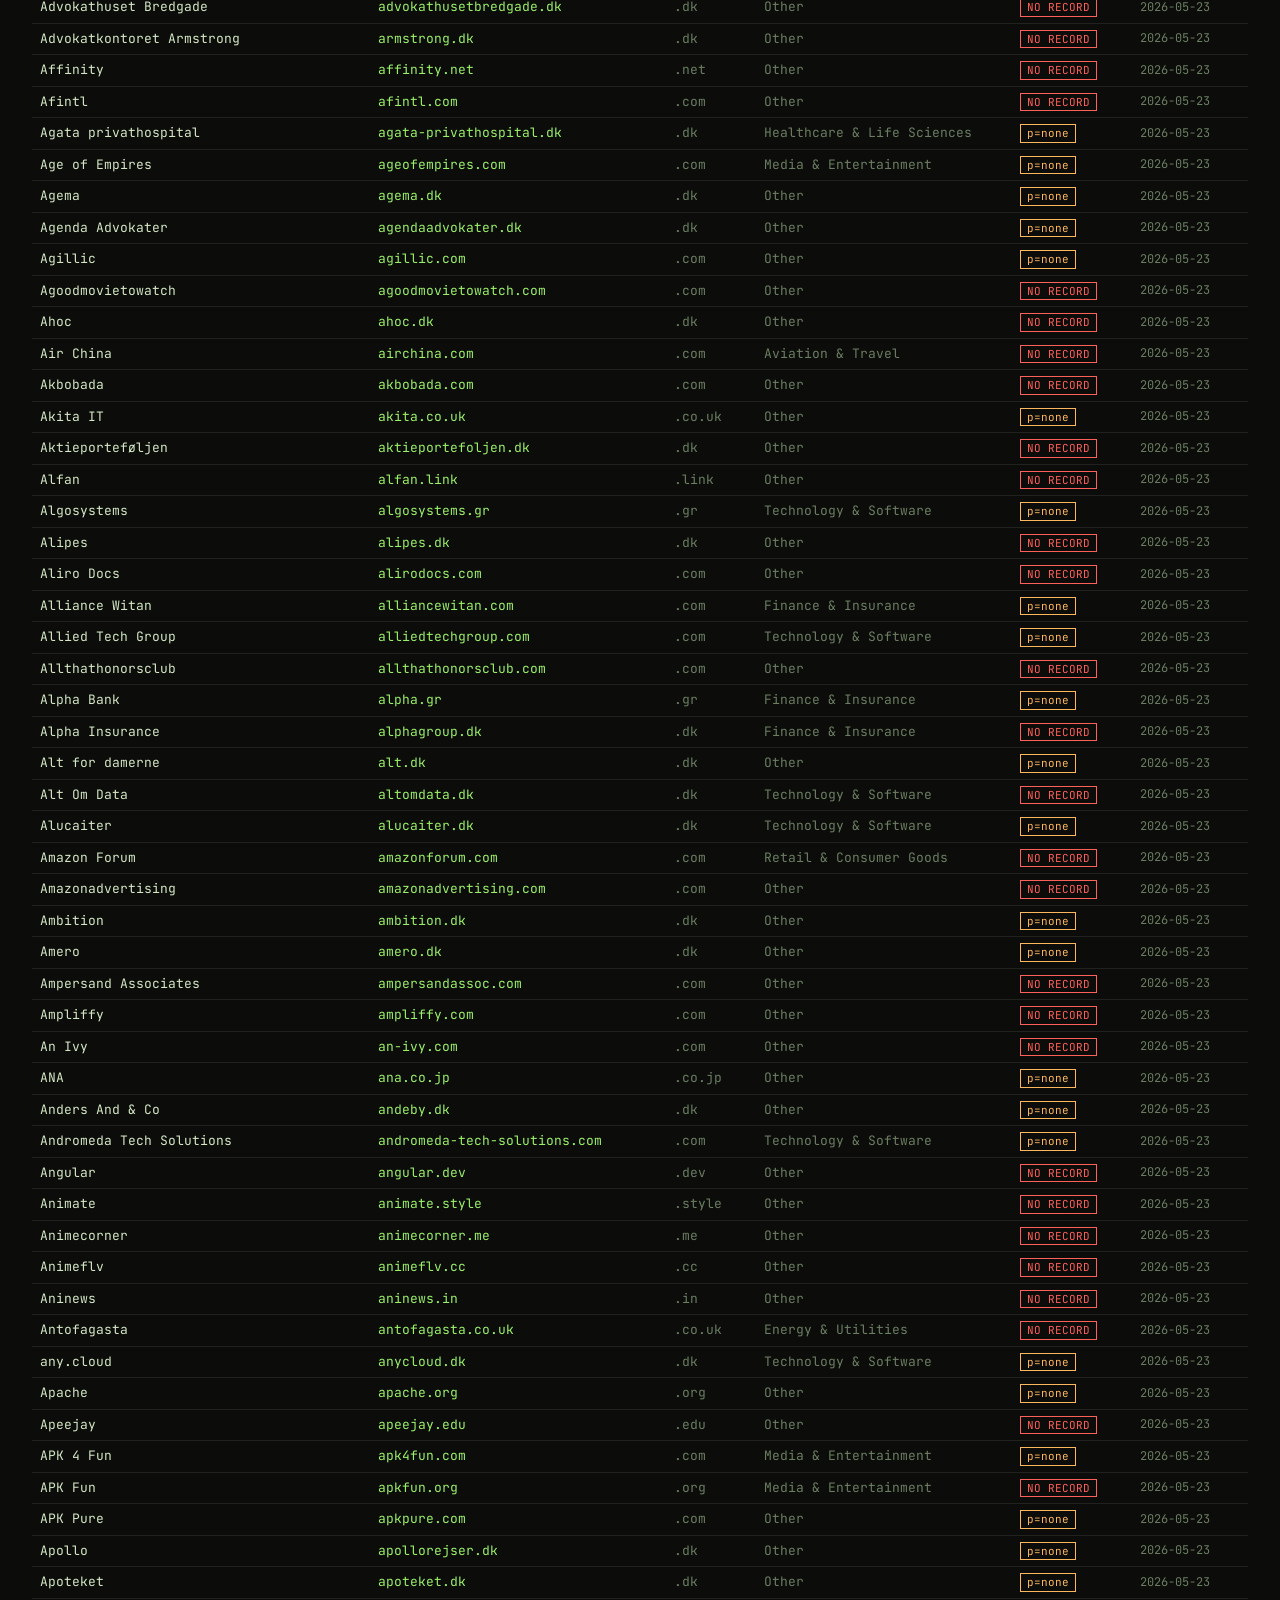
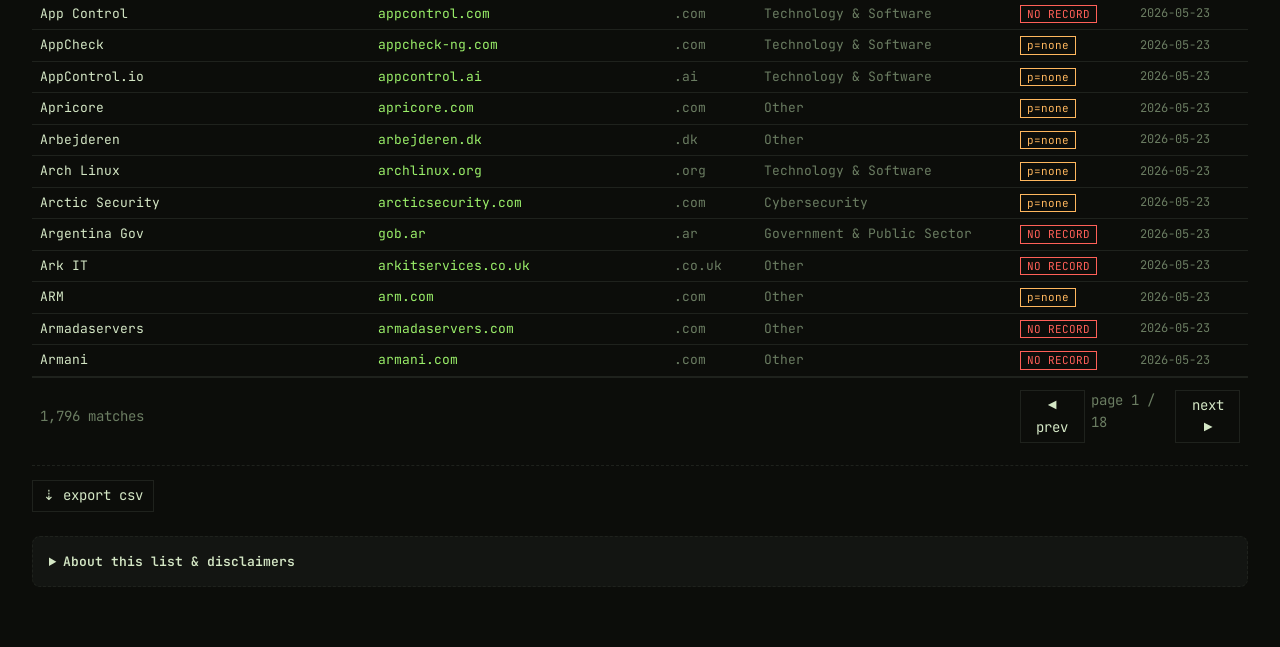
==== commit ca4003ff: "Added learn page" ====
--- a/docs/index.html
+++ b/docs/index.html
@@ -102,6 +102,7 @@
    [public audit log]
         </pre>
         <span class="blood-text">wall of shame</span>
+        <a class="fix-cta" href="learn.html">How to fix ▶</a>
       </div>
 
       <section class="grid">
--- a/docs/css/home.css
+++ b/docs/css/home.css
@@ -215,6 +215,30 @@
 .launch-btn:hover {
   background: var(--accent);
   color: var(--bg);
+}
+
+.ascii-container {
+  display: flex;
+  align-items: center;
+  gap: 24px;
+  flex-wrap: wrap;
+}
+
+.fix-cta {
+  margin-left: auto;
+  background: var(--accent);
+  color: var(--bg);
+  font: inherit;
+  font-size: 12px;
+  font-weight: 600;
+  padding: 10px 18px;
+  text-decoration: none;
+  border-radius: 6px;
+  white-space: nowrap;
+  flex-shrink: 0;
+}
+.fix-cta:hover {
+  filter: brightness(1.1);
 }
 
 .ascii {
@@ -256,6 +280,9 @@
     gap: 14px;
     overflow: visible;
   }
+  .fix-cta {
+    margin-left: 0;
+  }
   .blood-text {
     font-size: 34px;
     margin: 18px 0 24px;
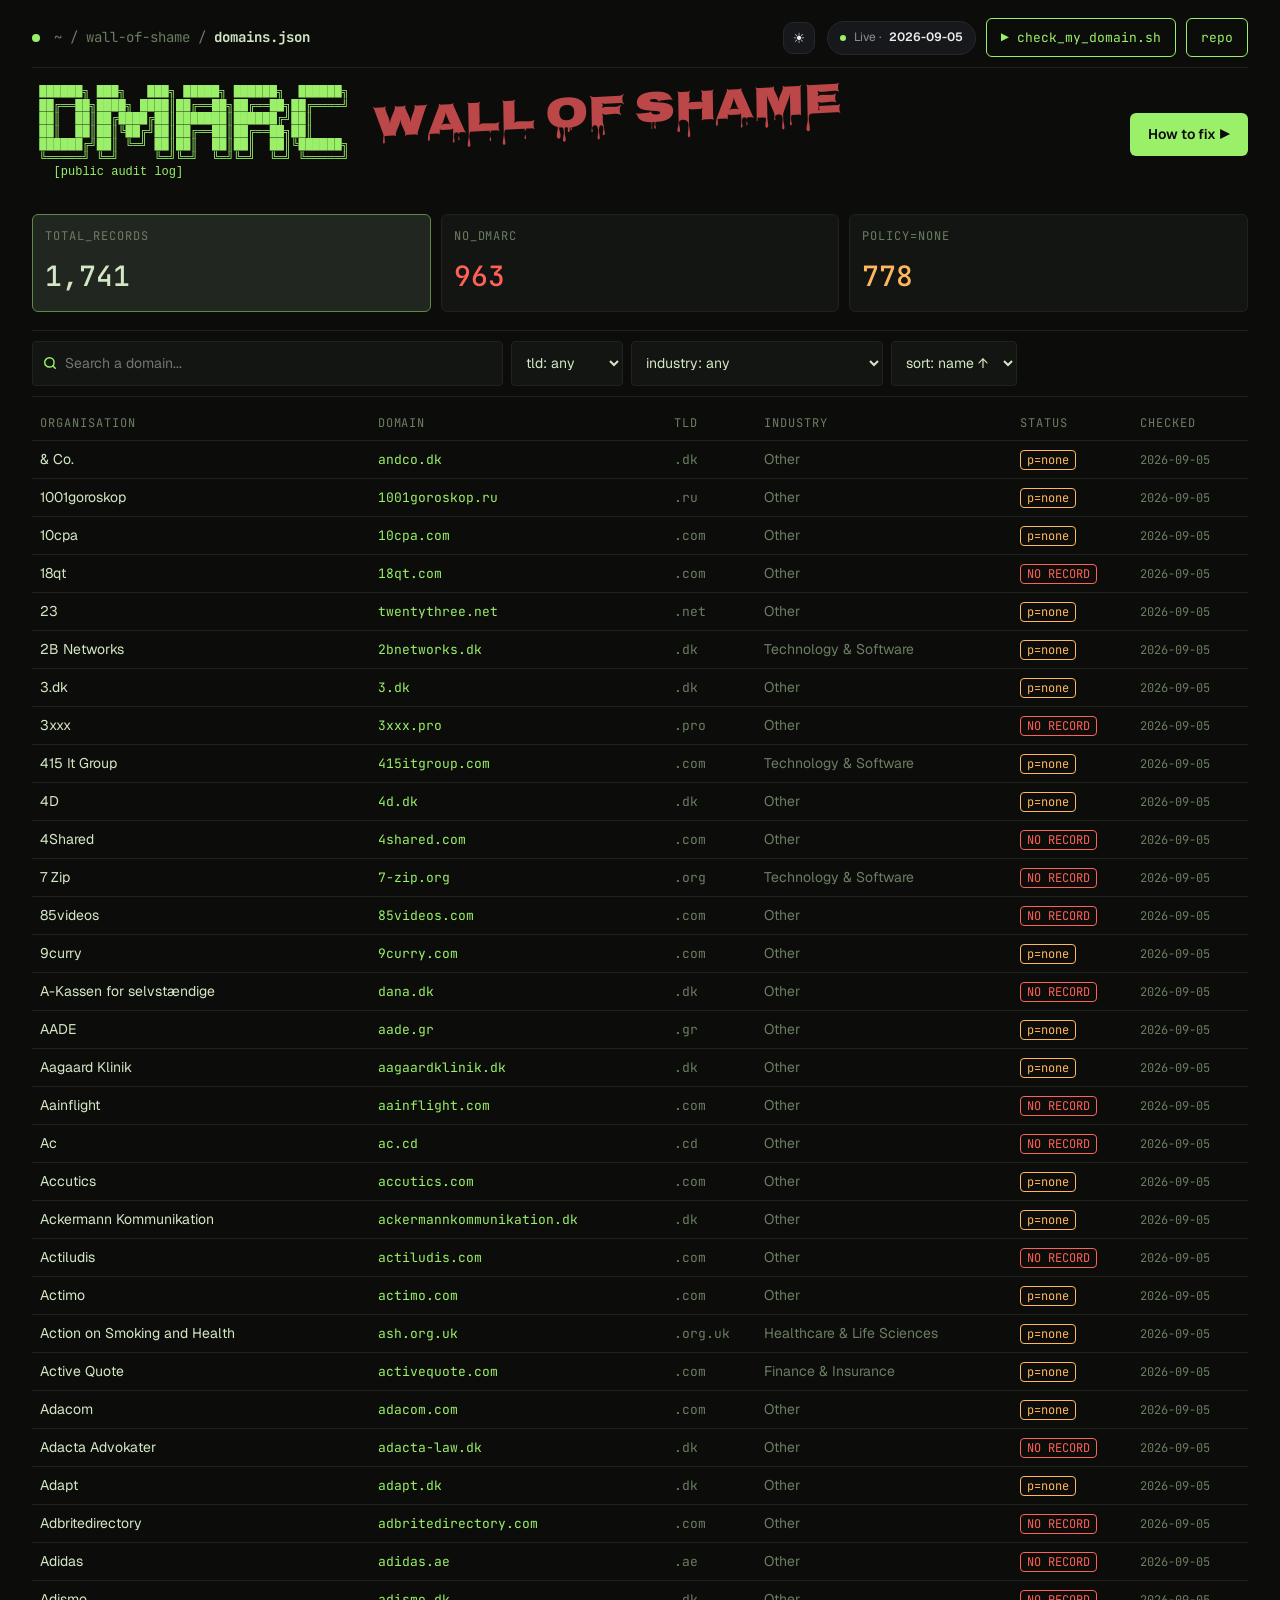
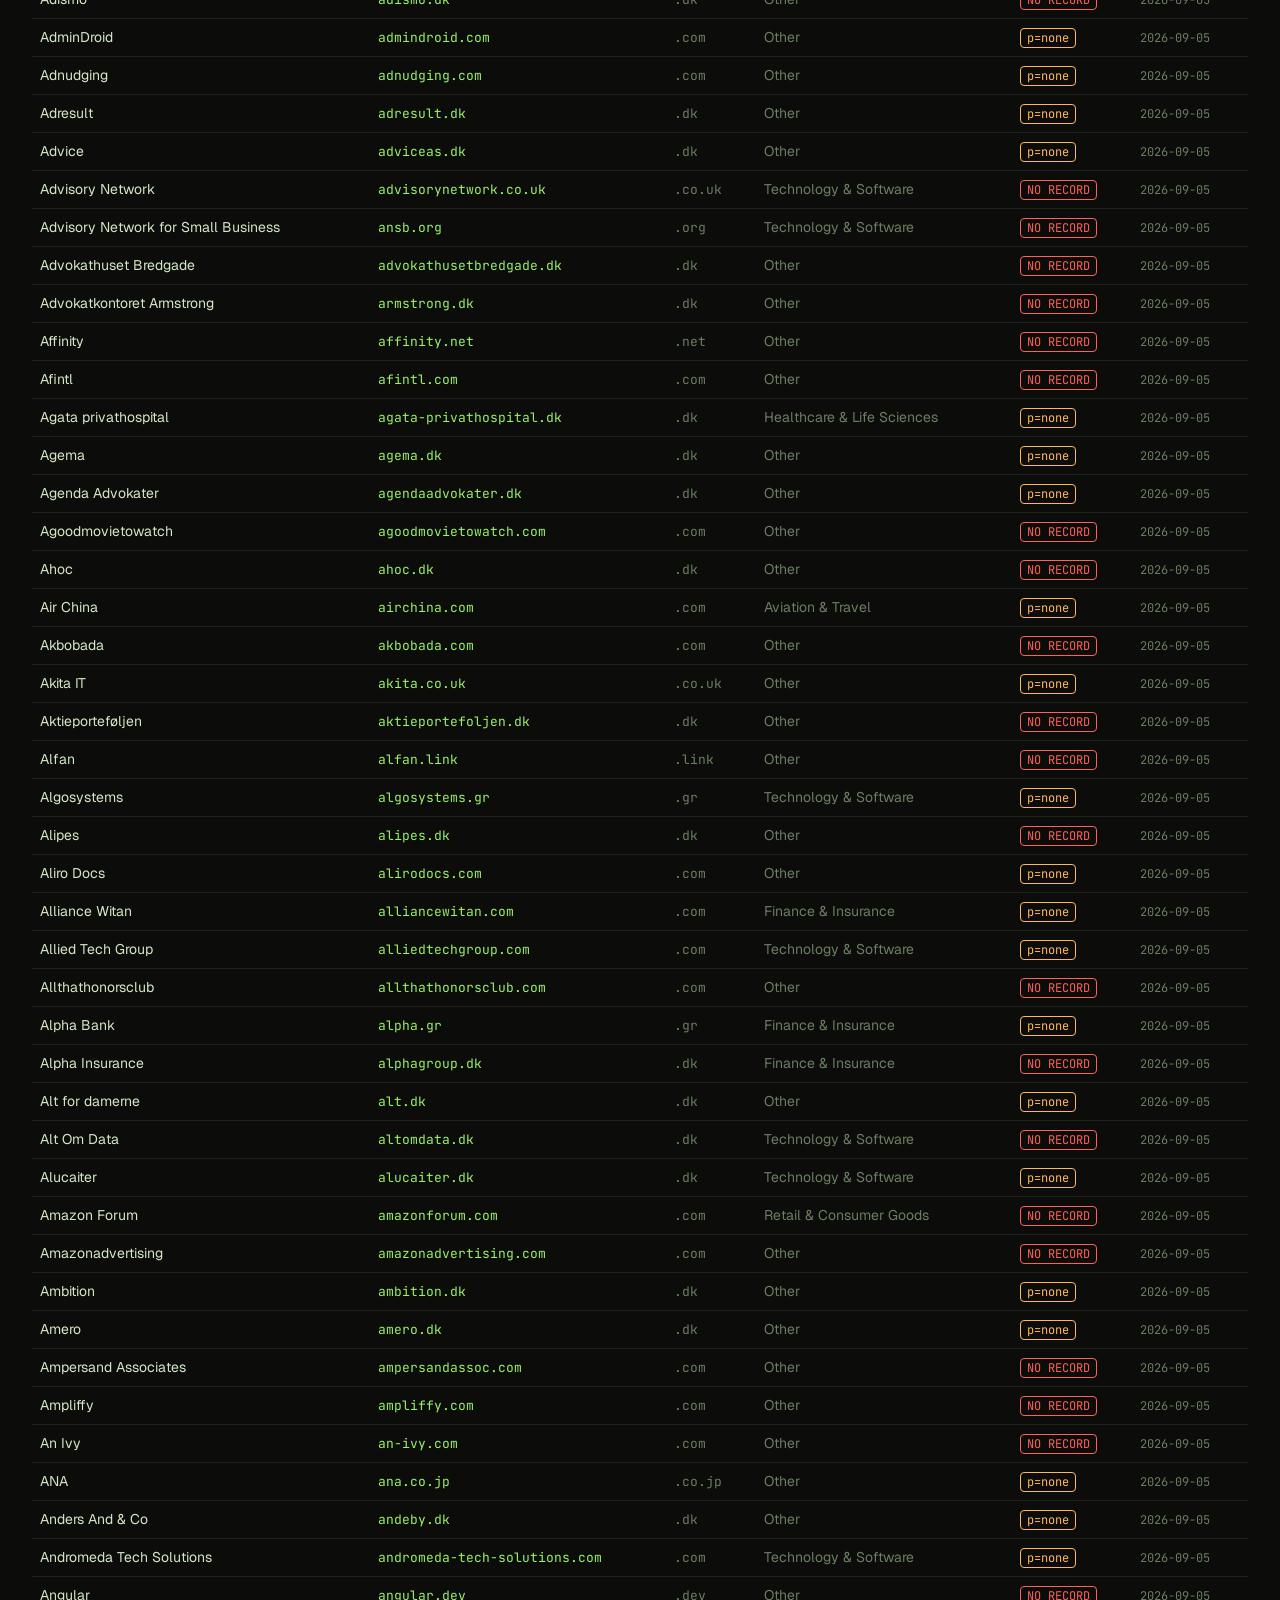
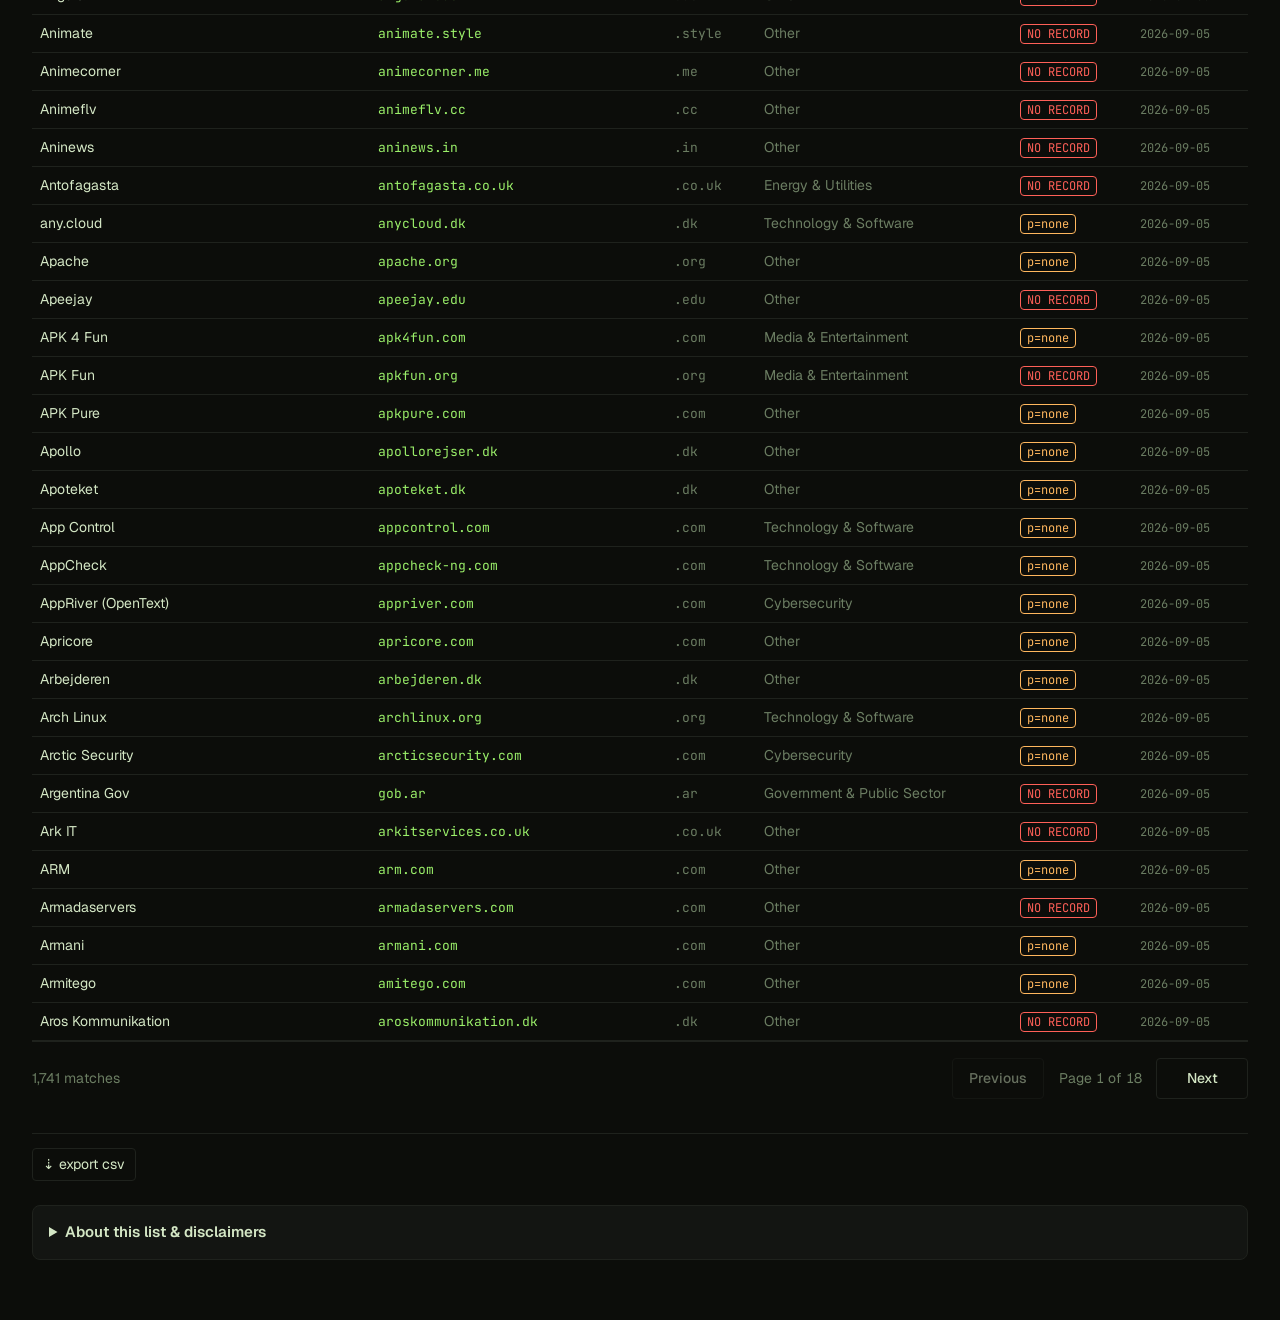
==== commit 1fc1fcd8: "fix(ui): improve readability and pagination" ====
--- a/docs/index.html
+++ b/docs/index.html
@@ -158,11 +158,11 @@
 
         <div class="pager">
           <span id="resultCount">…</span>
-          <div class="nav">
-            <button class="toolbtn" id="prev" type="button">◀ prev</button>
-            <span id="pageLabel">page 1</span>
-            <button class="toolbtn" id="next" type="button">next ▶</button>
-          </div>
+          <nav class="nav" aria-label="Results pages">
+            <button class="toolbtn" id="prev" type="button" disabled>Previous</button>
+            <span id="pageLabel" aria-live="polite" aria-atomic="true">Page 1</span>
+            <button class="toolbtn" id="next" type="button" disabled>Next</button>
+          </nav>
         </div>
       </section>
 
--- a/docs/css/home.css
+++ b/docs/css/home.css
@@ -14,19 +14,24 @@
   --pill-mute: #8a8d92;
 }
 [data-theme="light"] {
-  --bg: #f4f3ee;
-  --bg2: #eae8df;
-  --line: #c8c5b6;
-  --ink: #1c1d18;
-  --ink-mute: #66695a;
-  --accent: #2a6f1a;
-  --shame: #b32619;
-  --warn: #8a6a14;
-  --good: #2a6f1a;
-  --pill-bg: #ffffff;
-  --pill-line: #e5e3dc;
-  --pill-ink: #15161a;
-  --pill-mute: #6c6f73;
+  color-scheme: light;
+  --bg: #eeede9;
+  --bg2: #f7f6f3;
+  --line: #d5d5d0;
+  --ink: #353a40;
+  --ink-mute: #626870;
+  --accent: #3d6c54;
+  --shame: #a34440;
+  --warn: #795c20;
+  --good: #3d6c54;
+  --pill-bg: #faf9f6;
+  --pill-line: #d5d5d0;
+  --pill-ink: #353a40;
+  --pill-mute: #626870;
+  --control-line: #7c807c;
+  --selected-bg: #e4ebe5;
+  --bad-bg: #f1e3e0;
+  --warn-bg: #eee7d8;
 }
 * {
   box-sizing: border-box;
@@ -73,20 +78,6 @@
   color: var(--accent);
 }
 .scan {
-  position: fixed;
-  inset: 0;
-  pointer-events: none;
-  z-index: 1;
-  background: repeating-linear-gradient(
-    0deg,
-    rgba(255, 255, 255, 0.012) 0,
-    rgba(255, 255, 255, 0.012) 1px,
-    transparent 1px,
-    transparent 3px
-  );
-  mix-blend-mode: overlay;
-}
-[data-theme="light"] .scan {
   display: none;
 }
 
@@ -136,14 +127,7 @@
   height: 8px;
   border-radius: 50%;
   background: var(--accent);
-  box-shadow: 0 0 10px var(--accent);
-  animation: blink 1.4s infinite;
   flex: none;
-}
-@keyframes blink {
-  50% {
-    opacity: 0.35;
-  }
 }
 .path {
   color: var(--ink-mute);
@@ -172,8 +156,6 @@
   height: 6px;
   border-radius: 50%;
   background: var(--good);
-  box-shadow: 0 0 8px var(--good);
-  animation: blink 1.4s infinite;
 }
 .pill b {
   color: var(--pill-ink);
@@ -263,13 +245,7 @@
   user-select: none;
   min-width: 0;
   margin-bottom: 12px;
-  text-shadow:
-    2px 3px 0 #5c1f21,
-    3px 5px 0 #3d1820,
-    4px 8px 0 rgba(92, 31, 33, 0.7),
-    -1px 12px 10px rgba(188, 71, 73, 0.3),
-    1px 20px 12px rgba(0, 0, 0, 0.4),
-    2px 30px 16px rgba(0, 0, 0, 0.2);
+  text-shadow: none;
   flex: 0 0 auto;
 }
 
@@ -315,7 +291,6 @@
   content: "▍";
   color: var(--accent);
   margin-left: 2px;
-  animation: blink 1s infinite;
 }
 
 .grid {
@@ -533,26 +508,35 @@
 }
 
 .pager {
-  display: grid;
-  grid-template-columns: minmax(180px, 1.6fr) minmax(160px, 1.4fr) 80px minmax(140px, 1.2fr) 110px 100px;
-  gap: 10px;
-  align-items: center;
-  padding: 12px 8px 4px;
-  color: var(--ink-mute);
-  position: relative;
-  z-index: 1;
-  background: var(--bg);
+  display: flex;
+  justify-content: space-between;
+  flex-wrap: wrap;
+  gap: 12px;
+  align-items: center;
+  padding: 16px 0;
+  color: var(--ink-mute);
   border-top: 1px solid var(--line);
-  clear: both;
-}
-.pager #resultCount {
-  grid-column: 1 / 3;
 }
 .pager .nav {
-  grid-column: 5 / 7;
-  display: flex;
-  justify-content: flex-end;
-  gap: 6px;
+  display: flex;
+  align-items: center;
+  gap: 12px;
+}
+.pager #pageLabel {
+  min-width: 88px;
+  text-align: center;
+  white-space: nowrap;
+  font-variant-numeric: tabular-nums;
+}
+.pager .toolbtn {
+  min-height: 40px;
+  min-width: 92px;
+  padding: 8px 12px;
+  font-weight: 500;
+}
+.pager .toolbtn:disabled {
+  opacity: 0.45;
+  cursor: default;
 }
 .toolbtn {
   background: transparent;
@@ -562,7 +546,7 @@
   padding: 4px 10px;
   cursor: pointer;
 }
-.toolbtn:hover {
+.toolbtn:hover:not(:disabled) {
   border-color: var(--accent);
   color: var(--accent);
 }
@@ -588,7 +572,6 @@
 .loading::after {
   content: " ▍";
   color: var(--accent);
-  animation: blink 1s infinite;
 }
 
 @media (max-width: 760px) {
@@ -648,14 +631,14 @@
   .row .ts {
     display: none;
   }
-  .pager {
-    grid-template-columns: 1fr 80px 90px;
-  }
-  .pager #resultCount {
-    grid-column: 1;
-  }
   .pager .nav {
-    grid-column: 2 / 4;
+    width: 100%;
+    justify-content: space-between;
+    gap: 6px;
+  }
+  .pager .toolbtn {
+    min-width: 84px;
+    padding-inline: 8px;
   }
   .ascii {
     font-size: 9px;
@@ -702,3 +685,157 @@
     font-size: 12px;
   }
 }
+
+/* Readable text and quiet controls in both themes. */
+body[data-theme] {
+  font-size: 14px;
+  line-height: 1.65;
+}
+[data-theme] .dot {
+  animation: none;
+  box-shadow: none;
+}
+[data-theme] :focus-visible {
+  outline: 2px solid var(--accent);
+  outline-offset: 3px;
+}
+[data-theme] .live-dot,
+[data-theme] .cursor::after,
+[data-theme] .loading::after {
+  animation: none;
+  box-shadow: none;
+}
+[data-theme="light"] .blood-text {
+  color: var(--shame);
+  text-shadow: none;
+}
+[data-theme] .site-disclaimer,
+[data-theme] .session {
+  font-size: 14px;
+}
+[data-theme] .pill,
+[data-theme] .cell .k,
+[data-theme] .hdr,
+[data-theme] .row .ts {
+  font-size: 12px;
+}
+[data-theme] .cell {
+  border-radius: 6px;
+}
+[data-theme="light"] .cell.on {
+  background: var(--selected-bg);
+  border-color: var(--accent);
+}
+[data-theme] .input,
+[data-theme] .select,
+[data-theme] .filter-toggle,
+[data-theme] .toolbtn {
+  border-radius: 4px;
+}
+[data-theme="light"] .input,
+[data-theme="light"] .select,
+[data-theme="light"] .filter-toggle,
+[data-theme="light"] .toolbtn {
+  background: var(--pill-bg);
+  border-color: var(--control-line);
+}
+[data-theme] .input:focus-within {
+  outline: 2px solid var(--accent);
+  outline-offset: 3px;
+}
+[data-theme] .input input:focus-visible {
+  outline: none;
+}
+[data-theme="light"] input::placeholder {
+  color: var(--ink-mute);
+  opacity: 1;
+}
+[data-theme] .controls,
+[data-theme] .footrow {
+  border-top-style: solid;
+}
+[data-theme] .controls {
+  border-bottom-style: solid;
+}
+[data-theme] .site-disclaimer {
+  border-style: solid;
+}
+[data-theme] .hdr,
+[data-theme] .row {
+  min-height: 36px;
+  padding-block: 8px;
+  line-height: 1.5;
+}
+[data-theme] .row {
+  font-size: 13px;
+}
+[data-theme="light"] .row .ind.is-empty::before {
+  color: var(--ink-mute);
+}
+[data-theme] .row .st {
+  font-size: 12px;
+  border-radius: 4px;
+  white-space: nowrap;
+}
+[data-theme="light"] .row .st {
+  border-color: transparent;
+}
+[data-theme="light"] .row .st.no {
+  background: var(--bad-bg);
+}
+[data-theme="light"] .row .st.pn {
+  background: var(--warn-bg);
+}
+[data-theme] .fix-cta:hover {
+  filter: brightness(0.95);
+}
+@media (max-width: 760px) {
+  [data-theme] .term {
+    padding-inline: 16px;
+  }
+  [data-theme] .blood-text {
+    font-size: clamp(20px, 7vw, 34px);
+  }
+  [data-theme] .grid {
+    grid-template-columns: repeat(3, minmax(0, 1fr));
+  }
+  [data-theme] .cell {
+    padding: 8px;
+  }
+  [data-theme] .cell .k {
+    letter-spacing: 0;
+    overflow-wrap: anywhere;
+  }
+}
+@media (min-width: 761px) and (max-width: 959px) {
+  [data-theme] .hdr,
+  [data-theme] .row {
+    grid-template-columns: minmax(0, 1.6fr) minmax(0, 1.4fr) 60px minmax(0, 1.2fr) 90px 90px;
+  }
+}
+
+/* Use the reading font for names and controls; retain monospace technical values. */
+[data-theme] .row,
+[data-theme] .input input,
+[data-theme] .select,
+[data-theme] .filter-toggle,
+[data-theme] .toolbtn,
+[data-theme] .fix-cta,
+[data-theme] .pager,
+[data-theme] .site-disclaimer {
+  font-family: "Geist", system-ui, sans-serif;
+  font-size: 14px;
+}
+[data-theme] .row .dm,
+[data-theme] .row .tld,
+[data-theme] .row .st,
+[data-theme] .row .ts {
+  font-family: "JetBrains Mono", ui-monospace, monospace;
+}
+[data-theme] .row .dm,
+[data-theme] .row .tld {
+  font-size: 13px;
+}
+[data-theme] .site-disclaimer {
+  font-size: 15px;
+}
